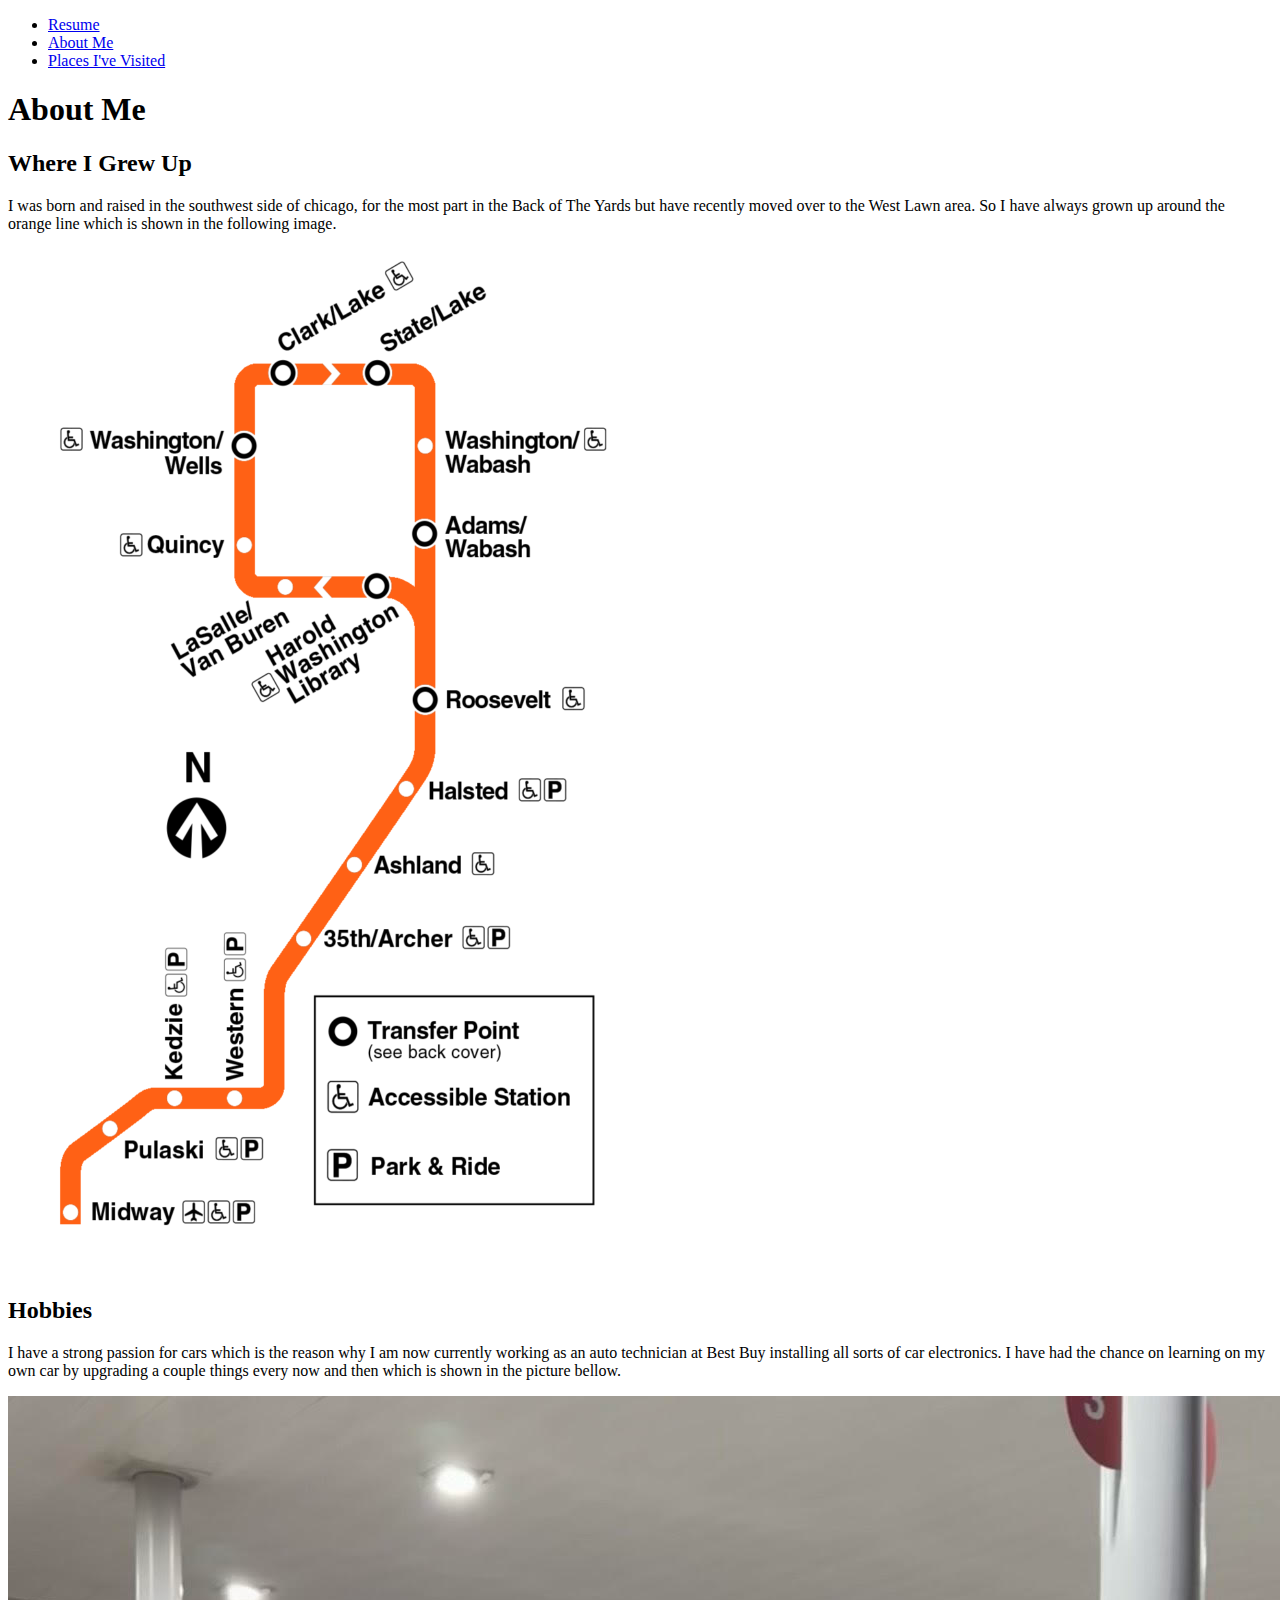
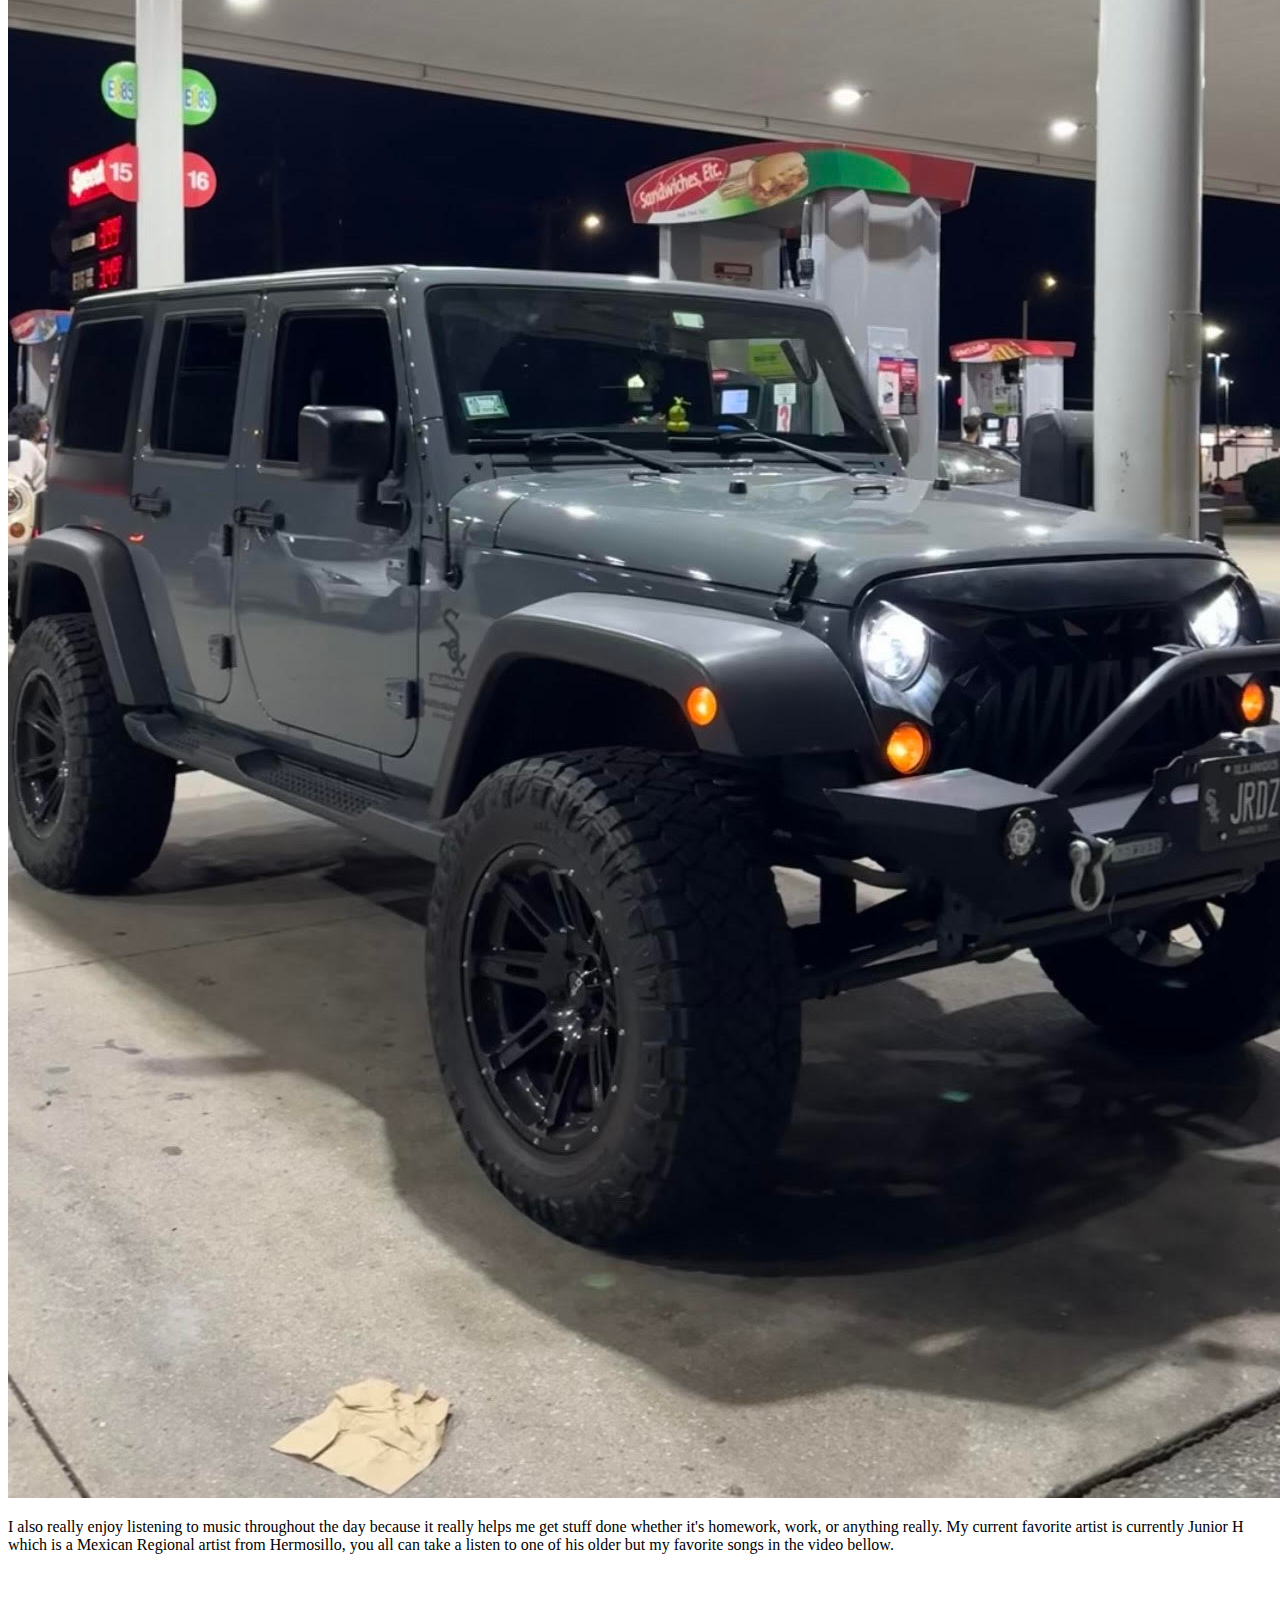
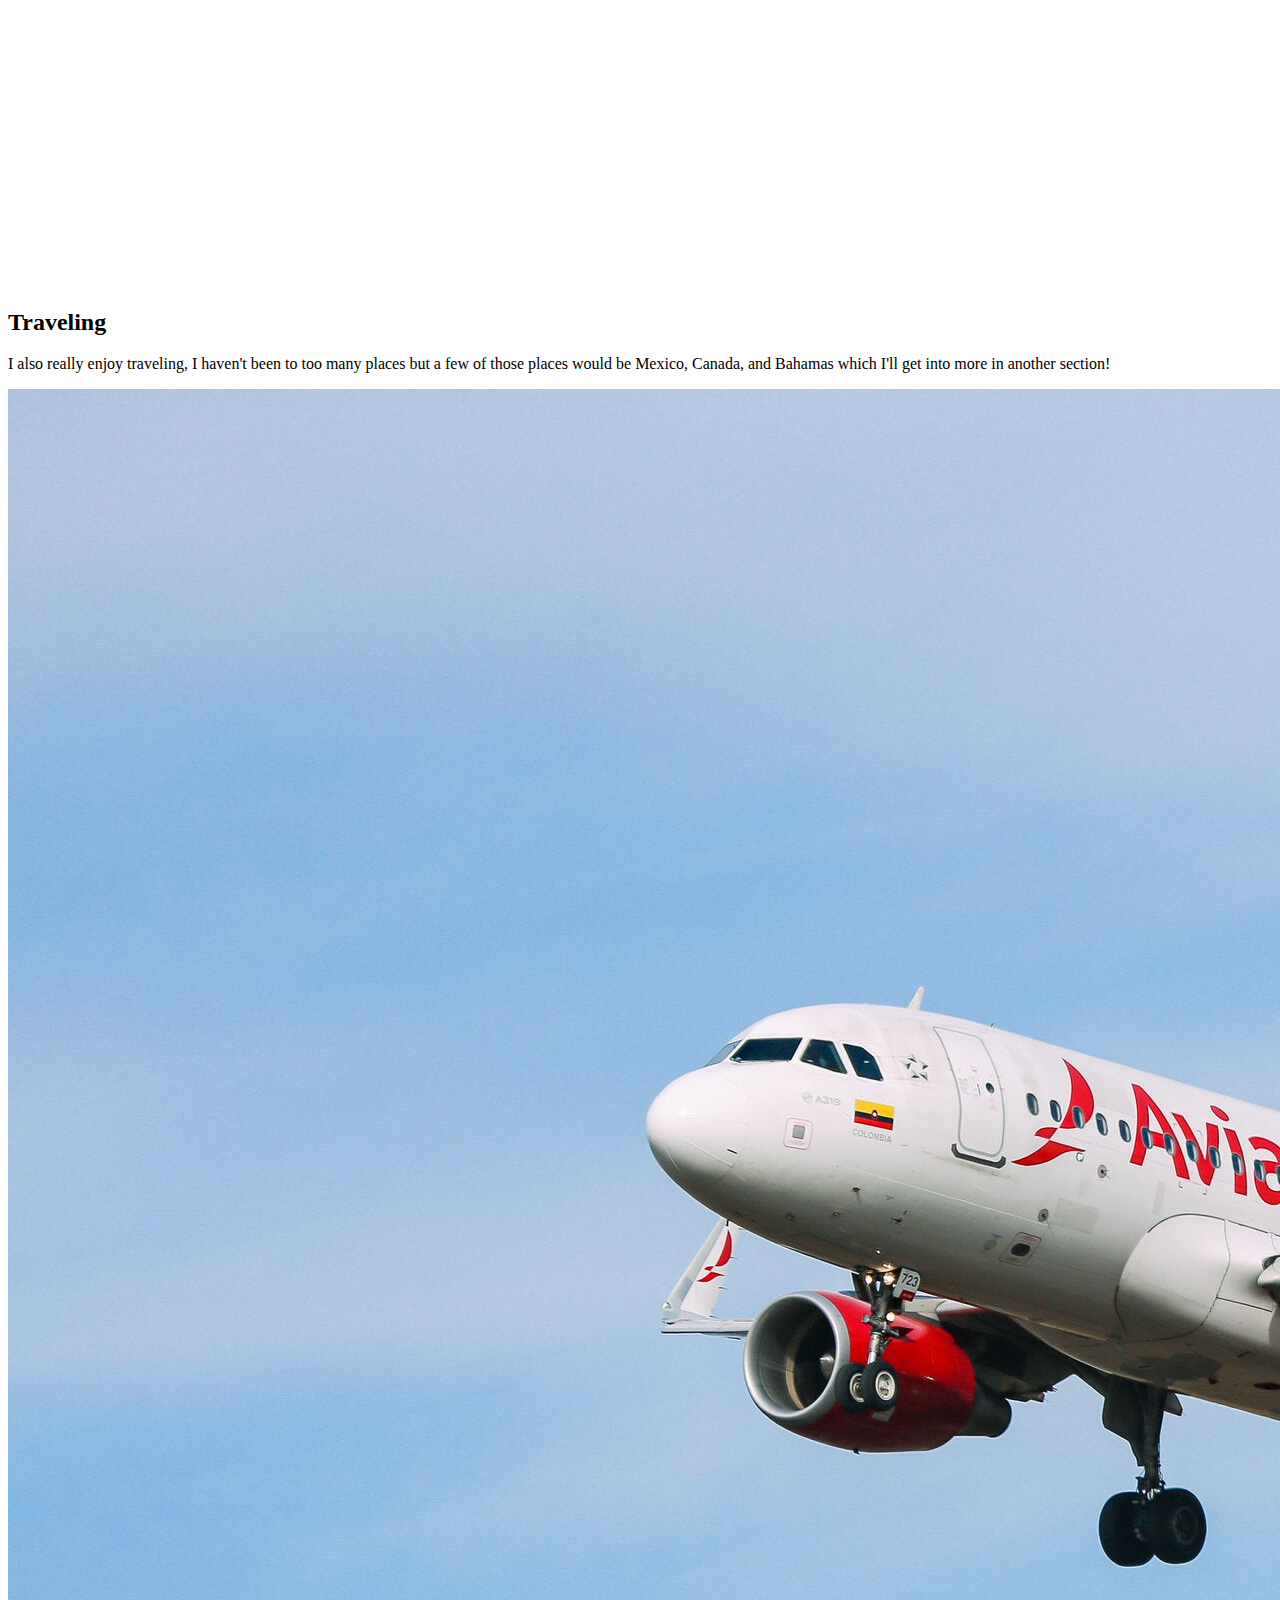
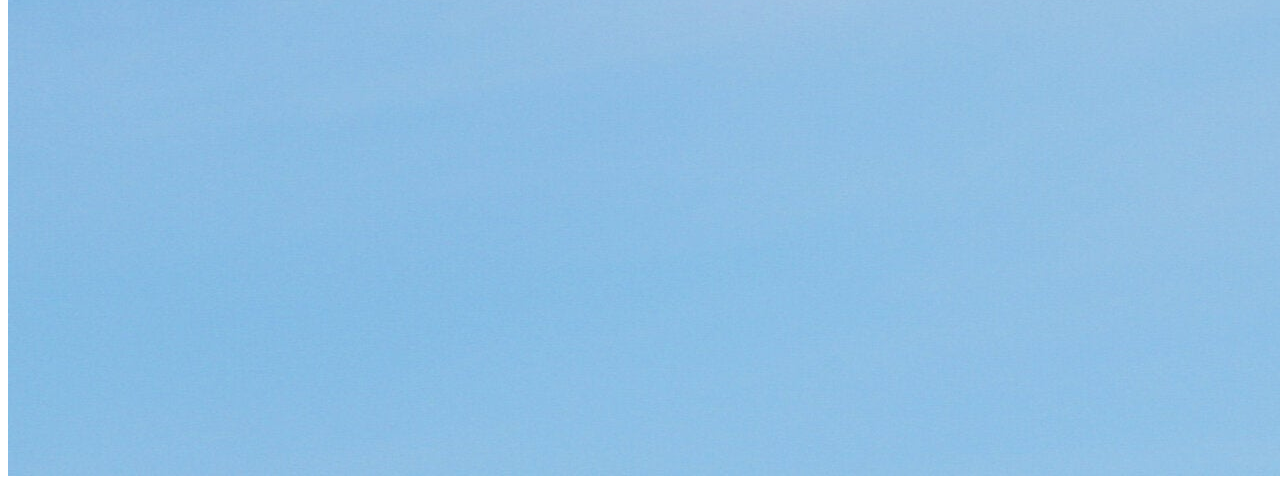
==== aboutMe.html @ 8915dde9 "changing the names" ====
<!DOCTYPE html>
<html lang="en">
<head>
  <meta charset="utf-8">
  <meta name="viewport" content="width=device-width, initial-scale=1.0">
  <title>About Me</title>
</head>
<body>
  <ul>
    <li><a href="index.html">Resume</a></li>
    <li><a href="aboutMe.html">About Me</a></li>
    <li><a href="places.html">Places I've Visited</a></li>
  </ul>

  <h1>About Me</h1>
  
  <section>
    <h2>Where I Grew Up</h2>
    <p> I was born and raised in the southwest side of chicago, for the most part in the Back of The Yards but have recently moved over to the West Lawn area. So I have always grown up around the orange line which is shown in the following image.</p>
    <img src="media/OrangeLine.png" alt="A train on the Chicago Orange Line" />
  </section>

  <section>
    <h2>Hobbies</h2>
	<p>I have a strong passion for cars which is the reason why I am now currently working as an auto technician at Best Buy installing all sorts of car electronics. I have had the chance on learning on my own car by upgrading a couple things every now and then which is shown in the picture bellow.</p>
	<img src="media/jeep.jpg" alt="My Jeep with upgrades"/>
	<p>I also really enjoy listening to music throughout the day because it really helps me get stuff done whether it's homework, work, or anything really. My current favorite artist is currently Junior H which is a Mexican Regional artist from Hermosillo, you all can take a listen to one of his older but my favorite songs in the video bellow.</p>
	<iframe width="560" height="315" src="https://www.youtube.com/watch?v=8xi_BO1T_Fc" 
          title="YouTube video player" frameborder="0" allowfullscreen></iframe>
  </section>
  
  <section>
    <h2>Traveling</h2>
	<p>I also really enjoy traveling, I haven't been to too many places but a few of those places would be Mexico, Canada, and Bahamas which I'll get into more in another section!</p>
	<img src="media/plane.jpg" alt="A plane I took for Traveling" />
  </section>
</body>
</html>
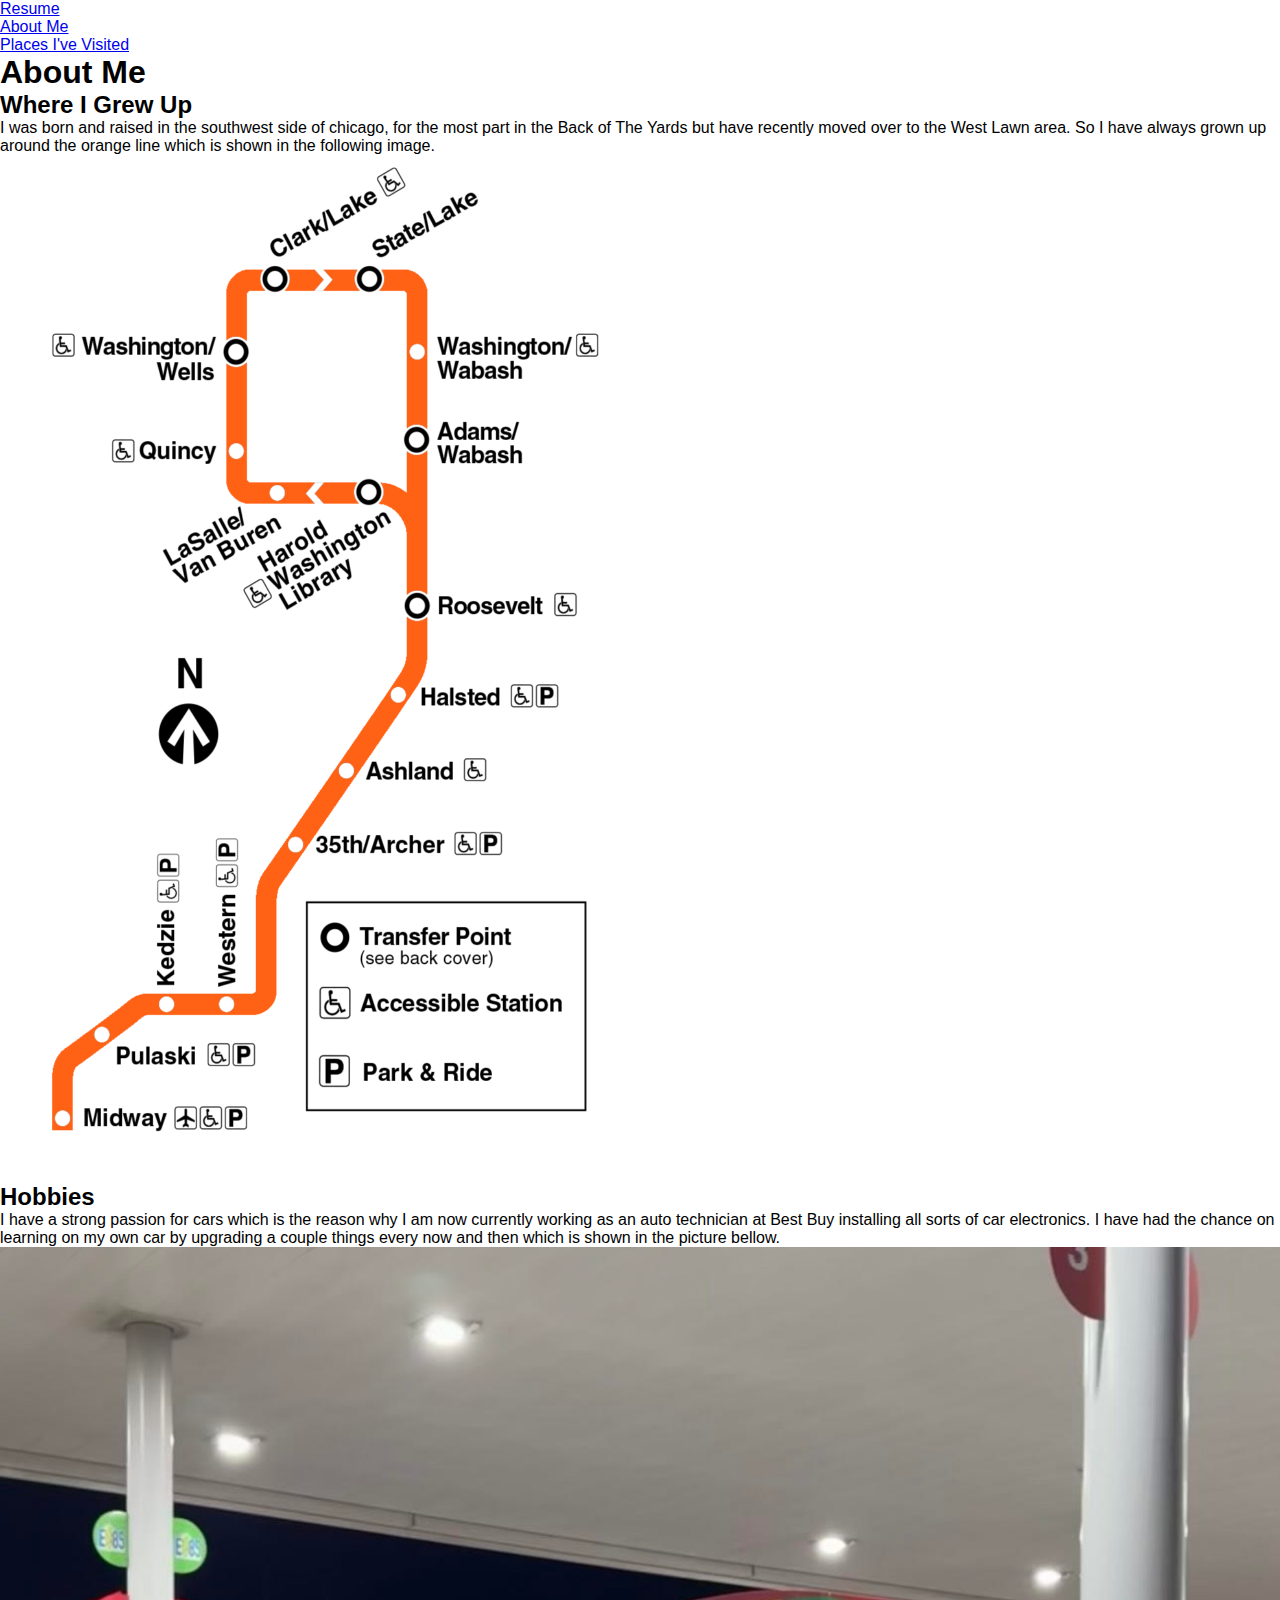
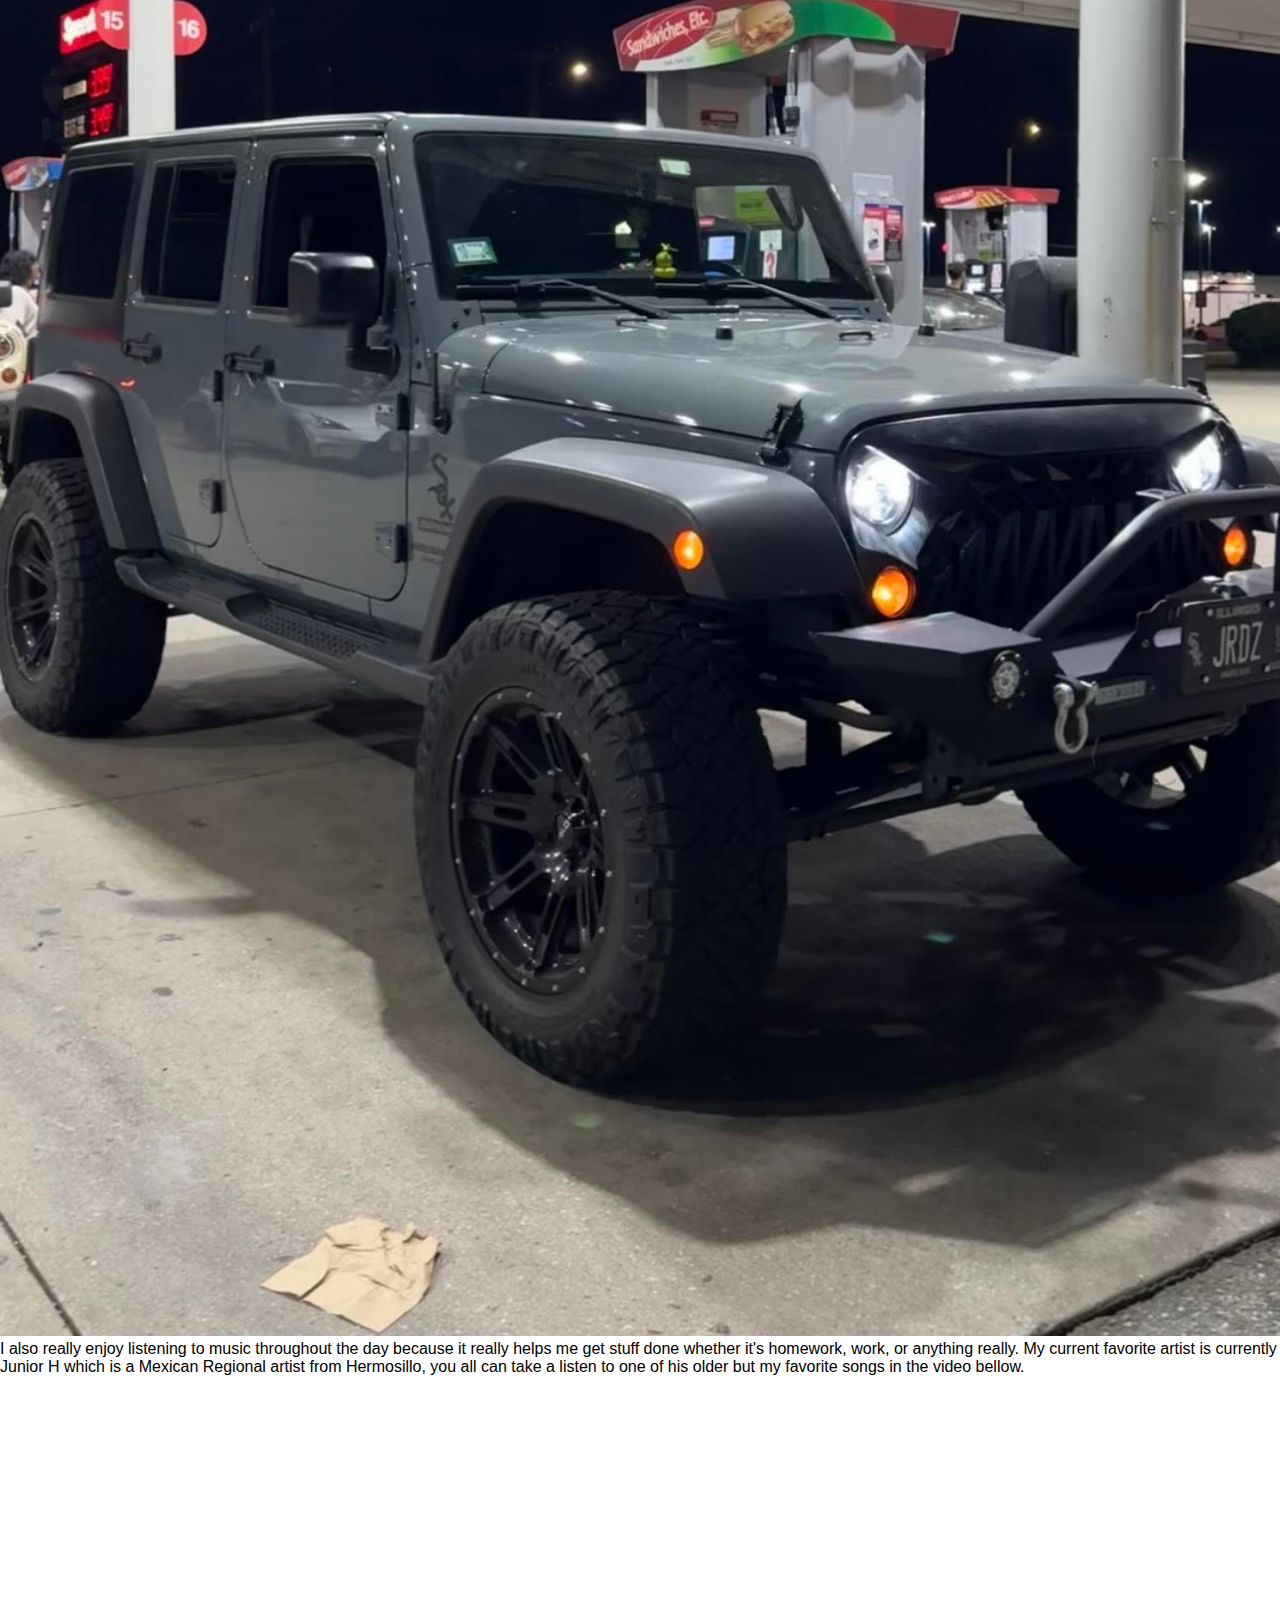
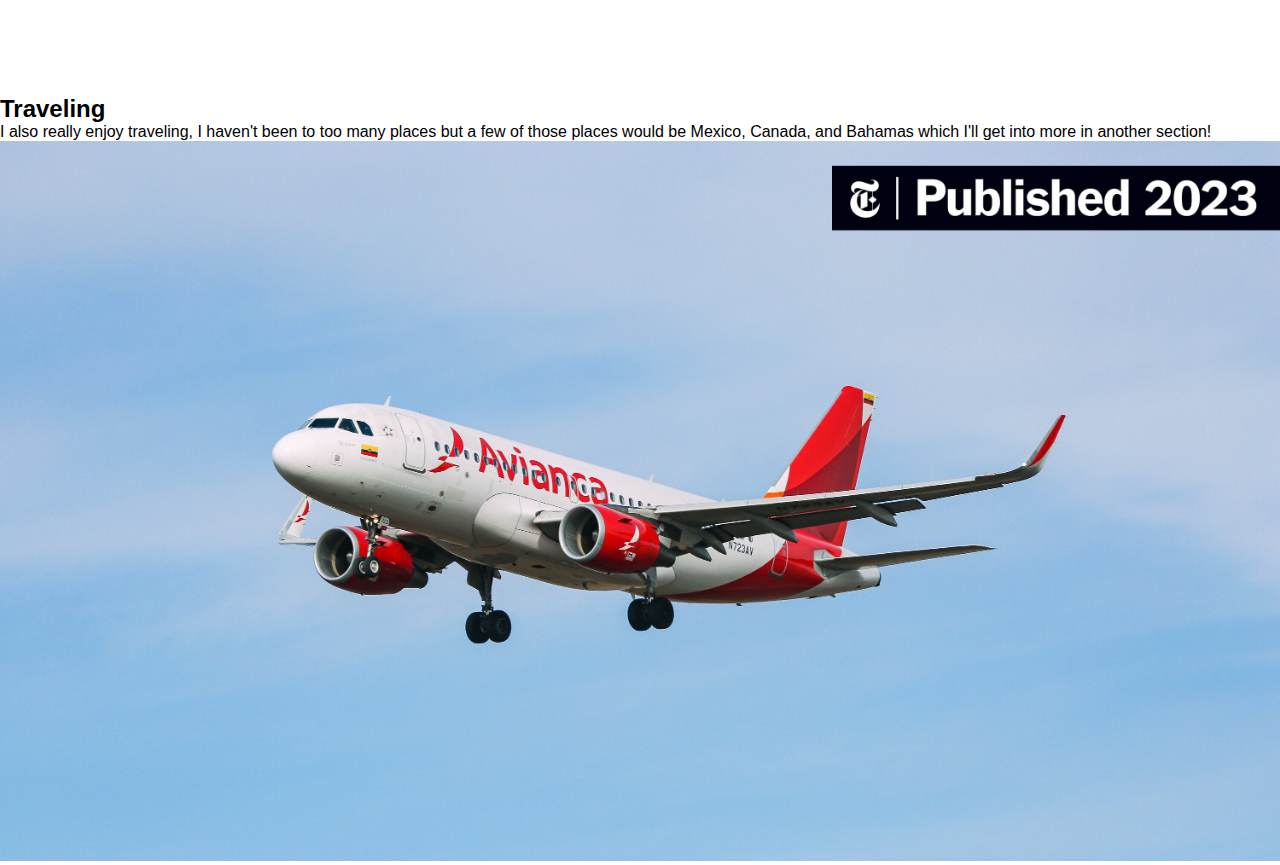
==== commit cbc6bd36: "Update aboutMe.html" ====
--- a/aboutMe.html
+++ b/aboutMe.html
@@ -4,8 +4,11 @@
   <meta charset="utf-8">
   <meta name="viewport" content="width=device-width, initial-scale=1.0">
   <title>About Me</title>
+  
+  <link rel="stylesheet" href="css/reset.css">
+  <link rel="stylesheet" href="css/styles.css">
 </head>
-<body>
+<body id="About Me">
   <ul>
     <li><a href="index.html">Resume</a></li>
     <li><a href="aboutMe.html">About Me</a></li>
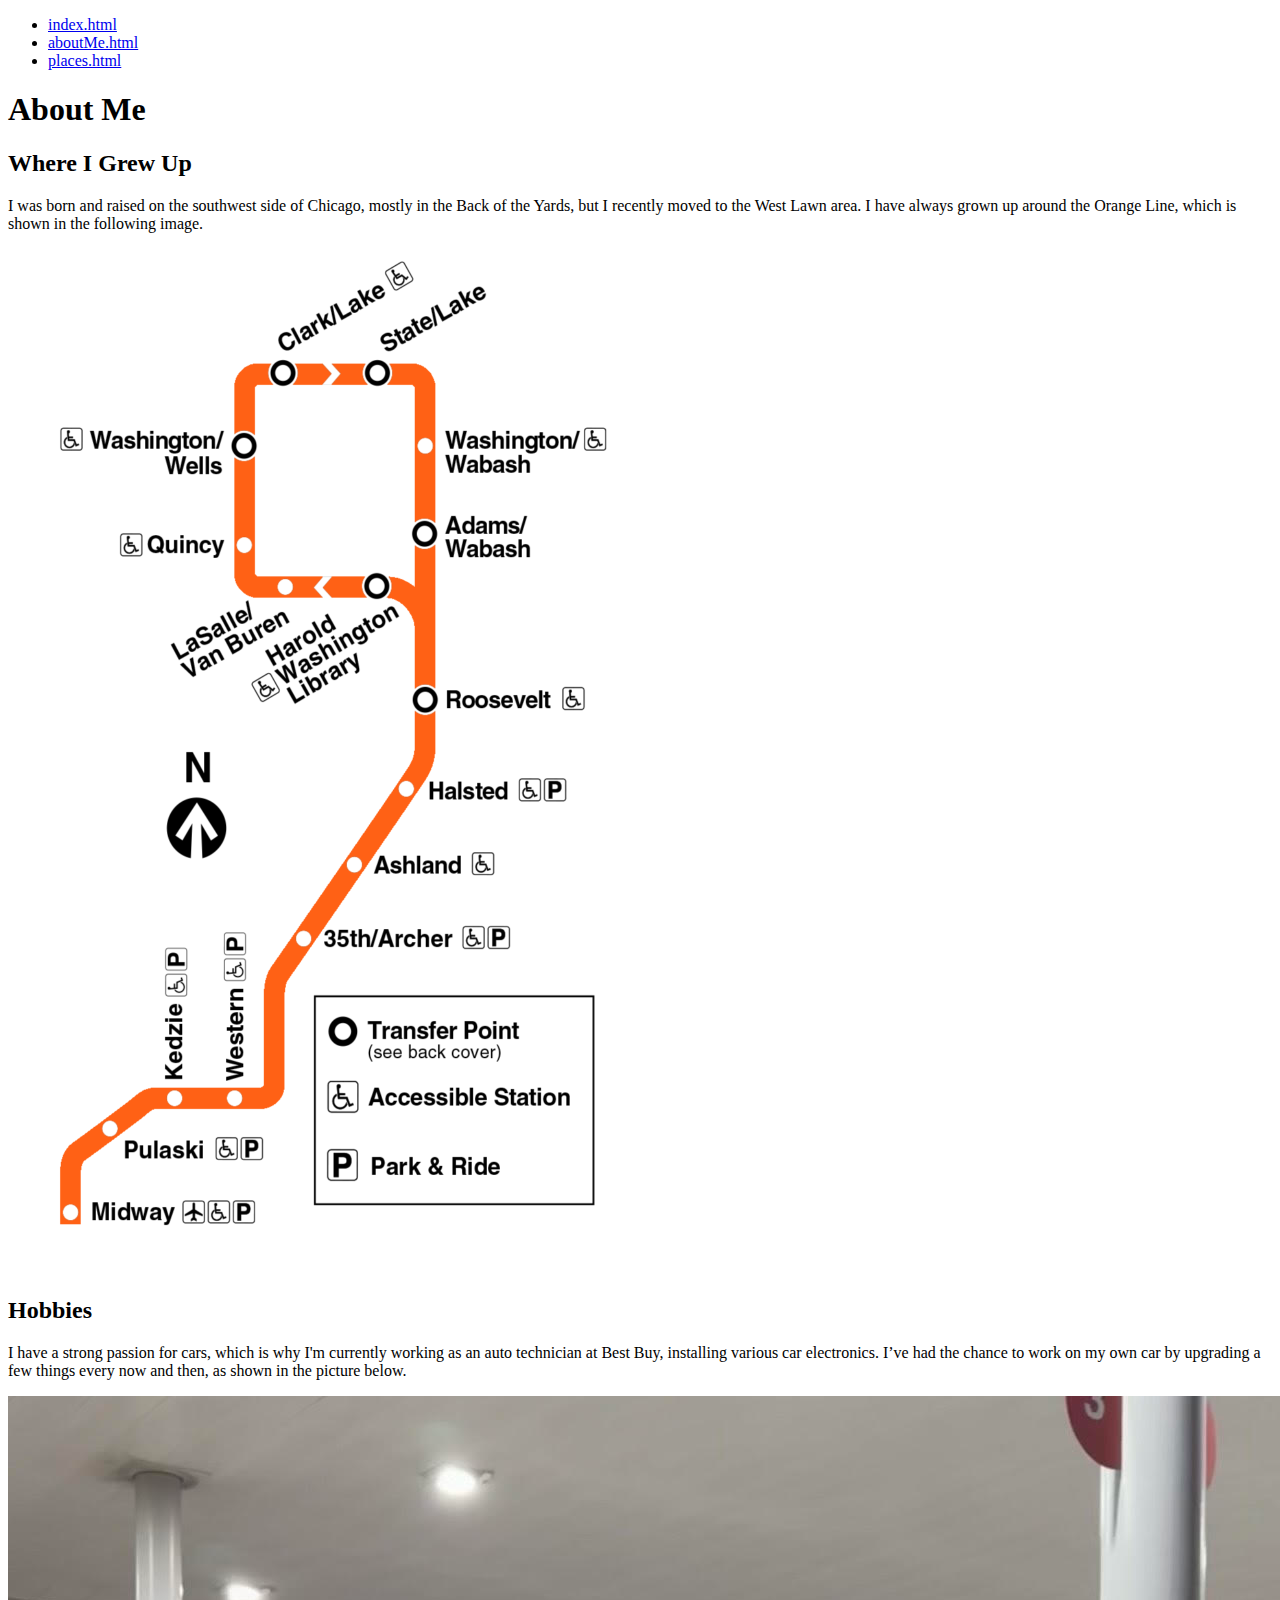
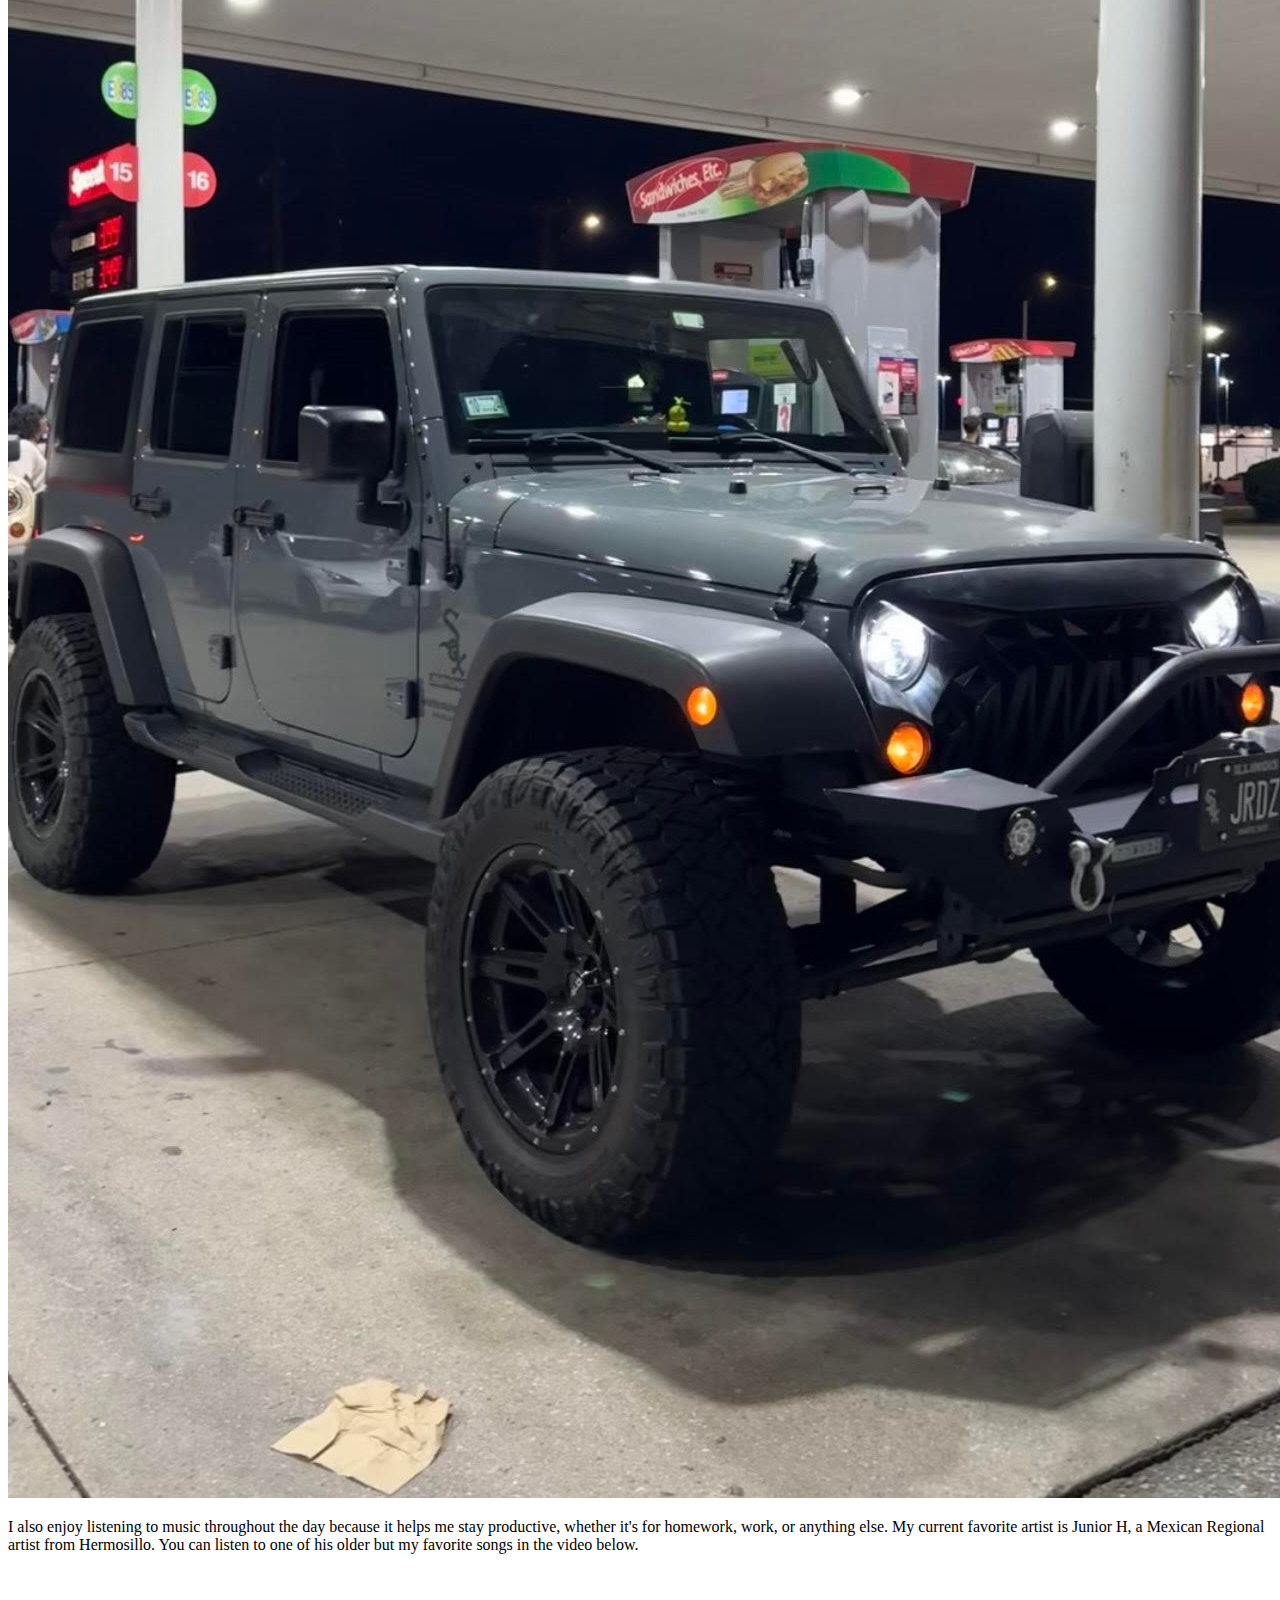
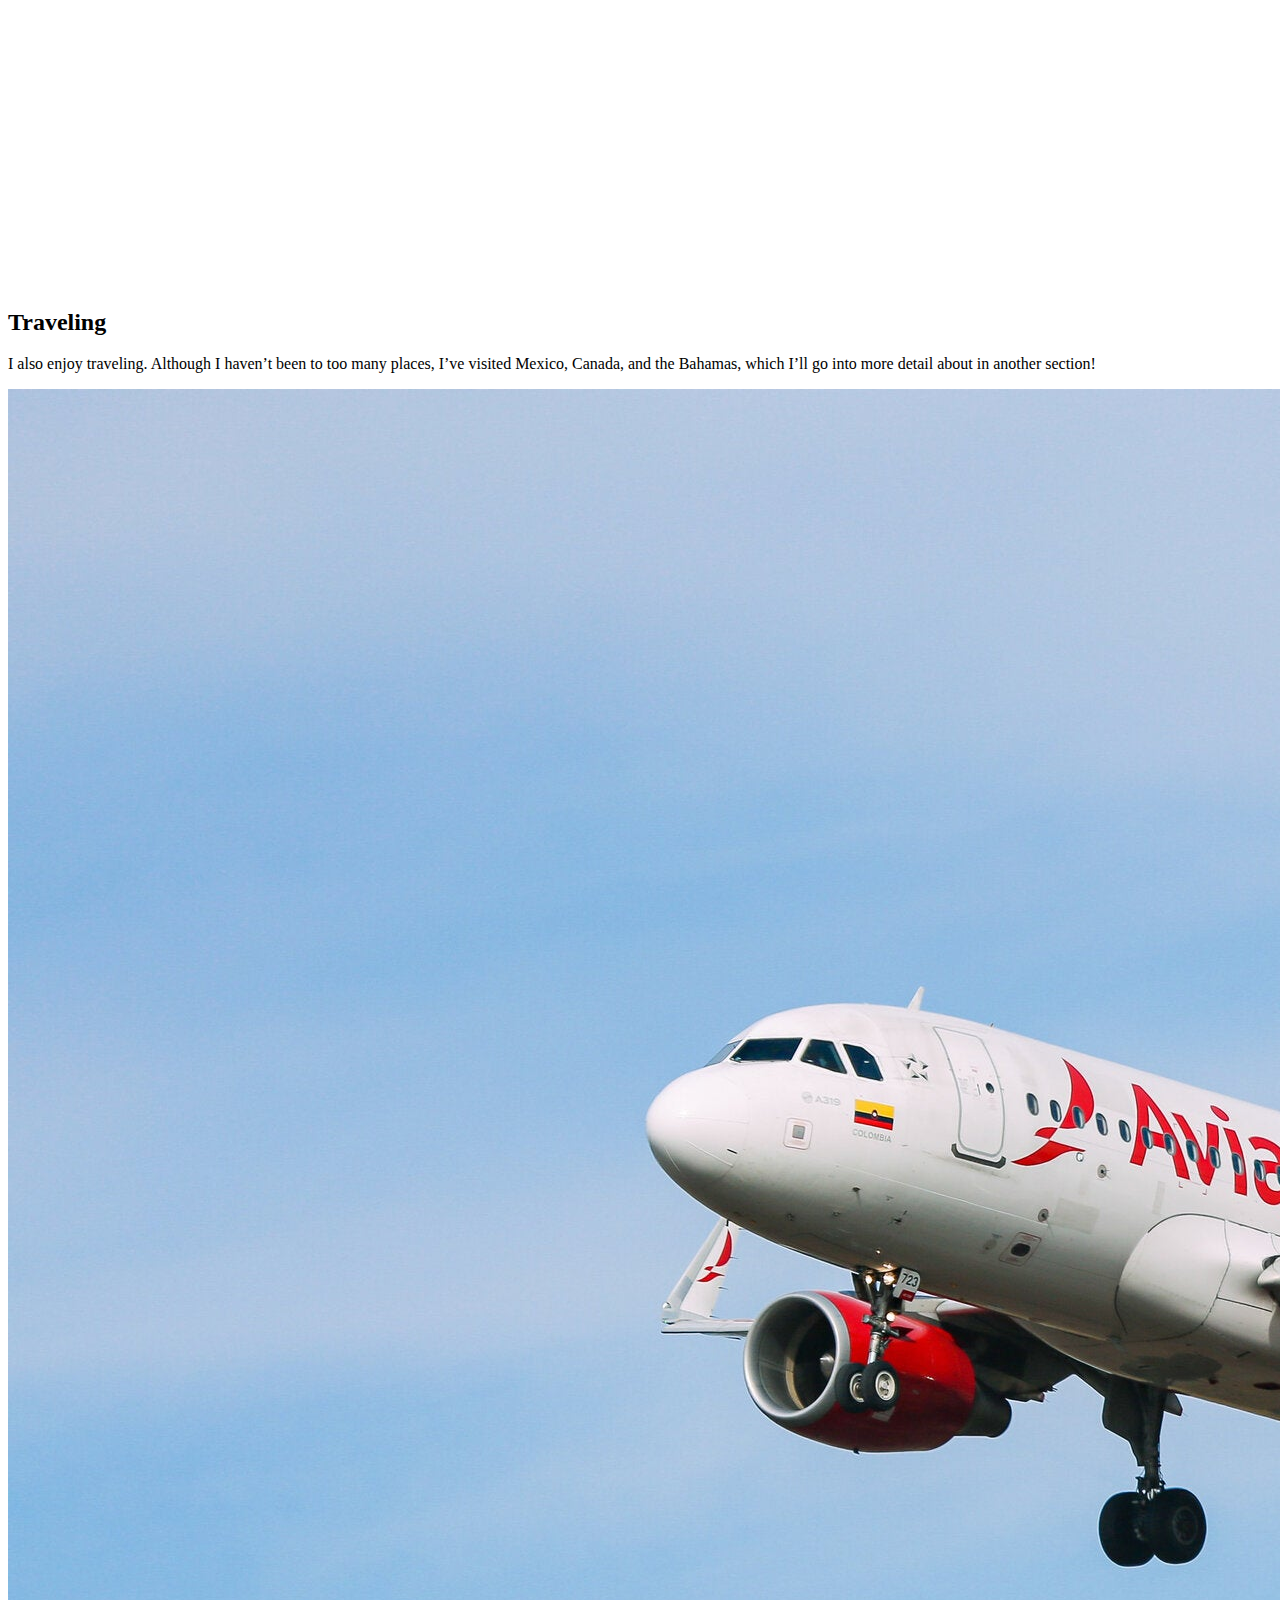
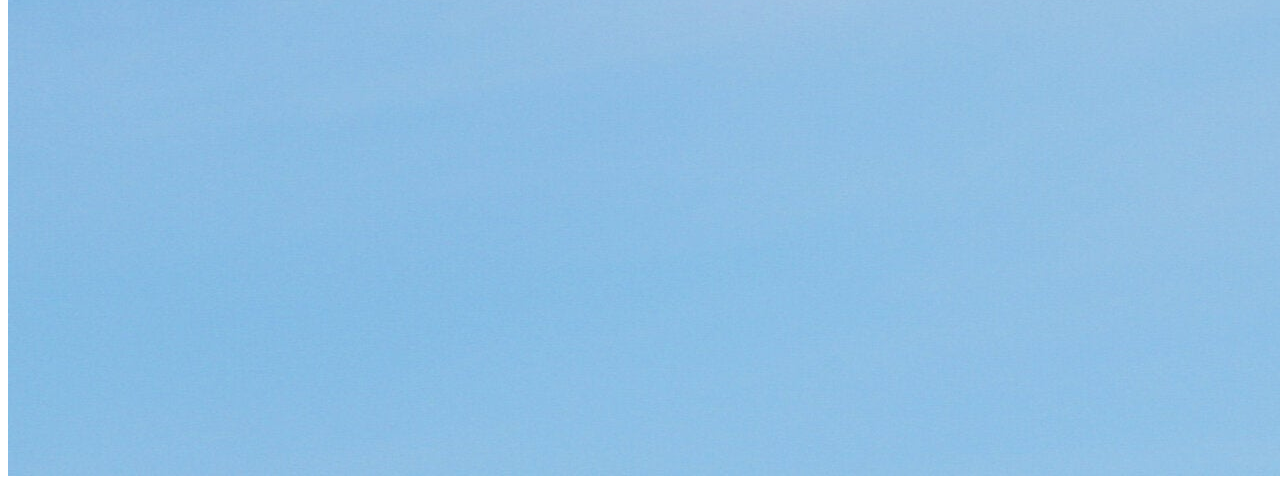
==== commit 114946db: "Update aboutMe.html" ====
--- a/aboutMe.html
+++ b/aboutMe.html
@@ -4,38 +4,39 @@
   <meta charset="utf-8">
   <meta name="viewport" content="width=device-width, initial-scale=1.0">
   <title>About Me</title>
-  
-  <link rel="stylesheet" href="css/reset.css">
-  <link rel="stylesheet" href="css/styles.css">
+  <link rel="stylesheet" href="reset.css">
+  <link rel="stylesheet" href="styles.css">
 </head>
-<body id="About Me">
-  <ul>
-    <li><a href="index.html">Resume</a></li>
-    <li><a href="aboutMe.html">About Me</a></li>
-    <li><a href="places.html">Places I've Visited</a></li>
+<body id="aboutMe">
+
+  <ul class="nav">
+    <li><a href="index.html">index.html</a></li>
+    <li><a href="aboutMe.html">aboutMe.html</a></li>
+    <li><a href="places.html">places.html</a></li>
   </ul>
 
   <h1>About Me</h1>
   
   <section>
     <h2>Where I Grew Up</h2>
-    <p> I was born and raised in the southwest side of chicago, for the most part in the Back of The Yards but have recently moved over to the West Lawn area. So I have always grown up around the orange line which is shown in the following image.</p>
+    <p>I was born and raised on the southwest side of Chicago, mostly in the Back of the Yards, but I recently moved to the West Lawn area. I have always grown up around the Orange Line, which is shown in the following image.</p>
     <img src="media/OrangeLine.png" alt="A train on the Chicago Orange Line" />
   </section>
 
   <section>
     <h2>Hobbies</h2>
-	<p>I have a strong passion for cars which is the reason why I am now currently working as an auto technician at Best Buy installing all sorts of car electronics. I have had the chance on learning on my own car by upgrading a couple things every now and then which is shown in the picture bellow.</p>
-	<img src="media/jeep.jpg" alt="My Jeep with upgrades"/>
-	<p>I also really enjoy listening to music throughout the day because it really helps me get stuff done whether it's homework, work, or anything really. My current favorite artist is currently Junior H which is a Mexican Regional artist from Hermosillo, you all can take a listen to one of his older but my favorite songs in the video bellow.</p>
-	<iframe width="560" height="315" src="https://www.youtube.com/watch?v=8xi_BO1T_Fc" 
-          title="YouTube video player" frameborder="0" allowfullscreen></iframe>
+    <p>I have a strong passion for cars, which is why I'm currently working as an auto technician at Best Buy, installing various car electronics. I’ve had the chance to work on my own car by upgrading a few things every now and then, as shown in the picture below.</p>
+    <img src="media/jeep.jpg" alt="My Jeep with upgrades"/>
+    <p>I also enjoy listening to music throughout the day because it helps me stay productive, whether it's for homework, work, or anything else. My current favorite artist is Junior H, a Mexican Regional artist from Hermosillo. You can listen to one of his older but my favorite songs in the video below.</p>
+    <iframe width="560" height="315" src="https://www.youtube.com/watch?v=8xi_BO1T_Fc" 
+            title="YouTube video player" frameborder="0" allowfullscreen></iframe>
   </section>
   
   <section>
     <h2>Traveling</h2>
-	<p>I also really enjoy traveling, I haven't been to too many places but a few of those places would be Mexico, Canada, and Bahamas which I'll get into more in another section!</p>
-	<img src="media/plane.jpg" alt="A plane I took for Traveling" />
+    <p>I also enjoy traveling. Although I haven’t been to too many places, I’ve visited Mexico, Canada, and the Bahamas, which I’ll go into more detail about in another section!</p>
+    <img src="media/plane.jpg" alt="A plane I took for traveling" />
   </section>
+
 </body>
 </html>
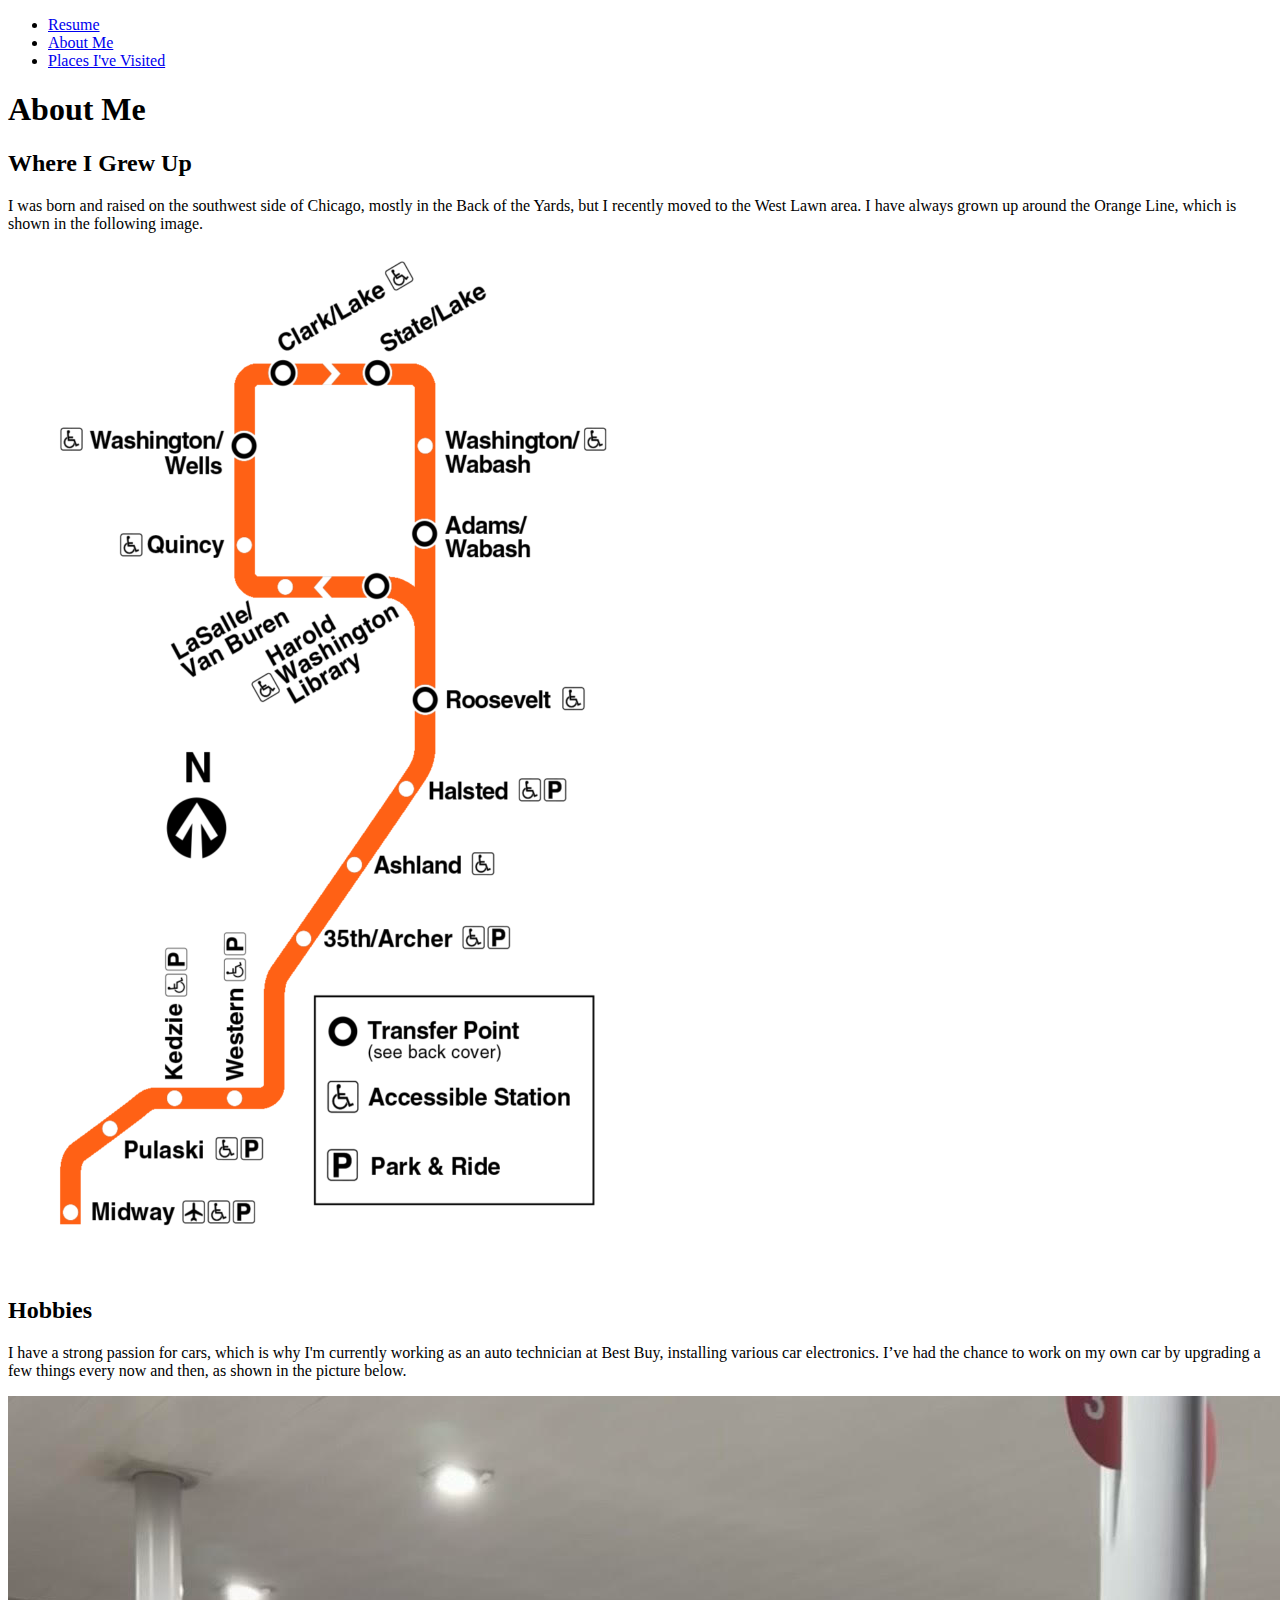
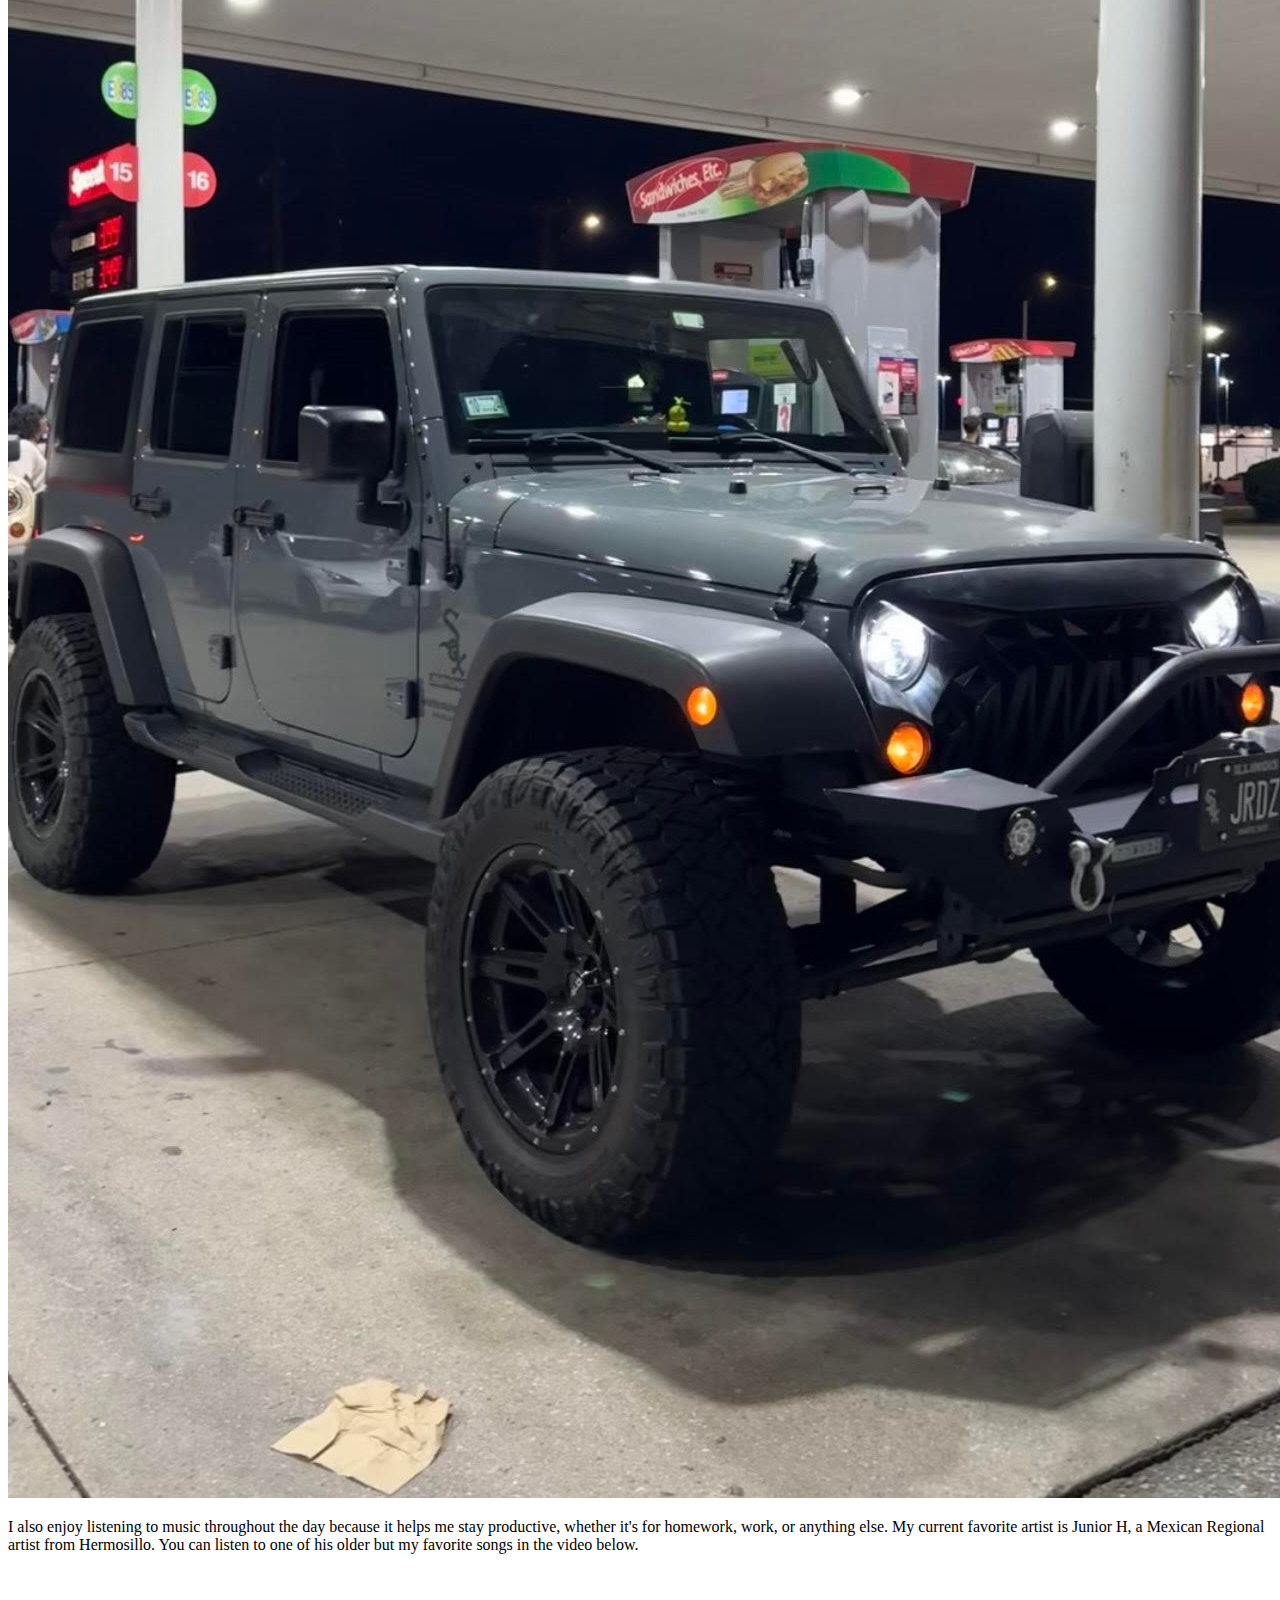
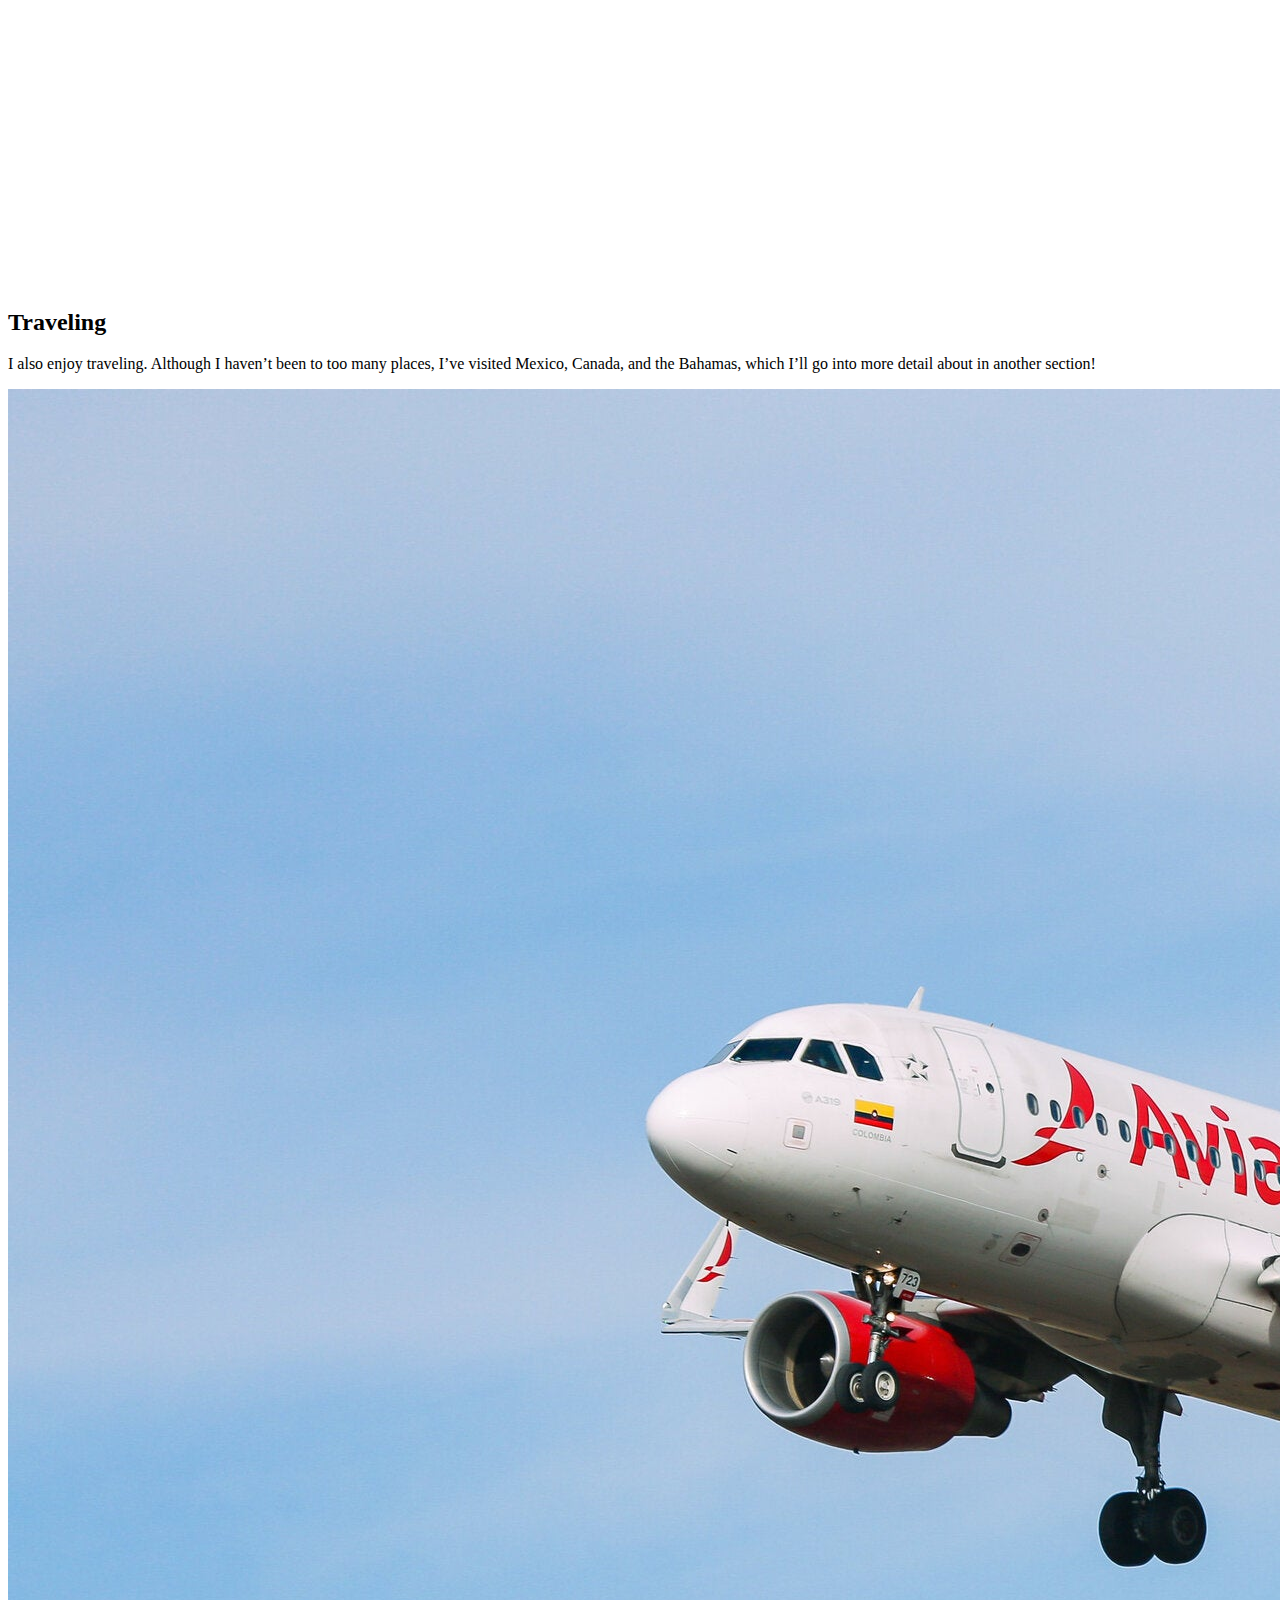
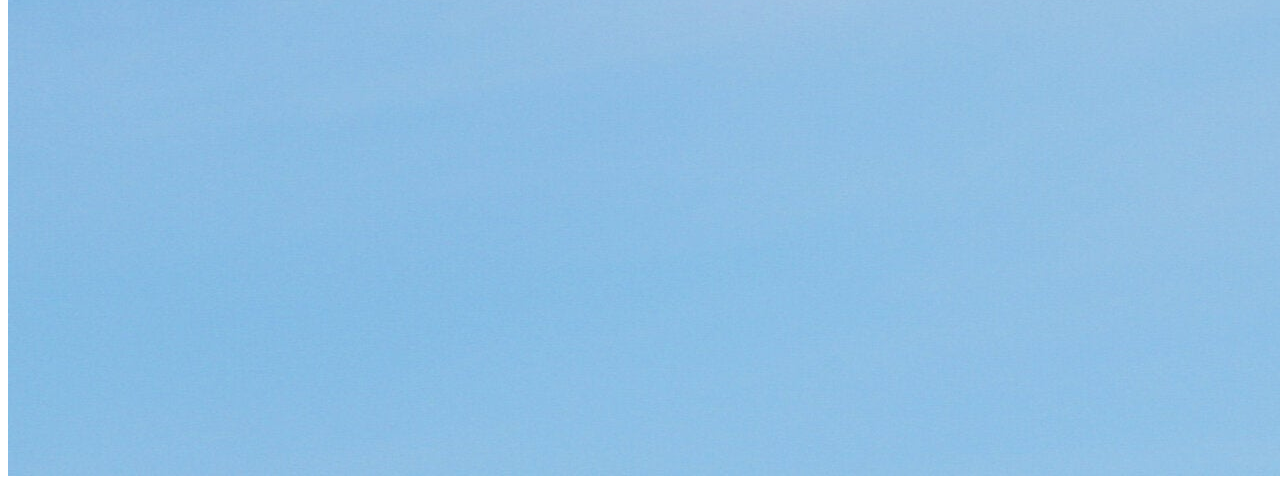
==== commit fbb99fa0: "Update aboutMe.html" ====
--- a/aboutMe.html
+++ b/aboutMe.html
@@ -10,9 +10,9 @@
 <body id="aboutMe">
 
   <ul class="nav">
-    <li><a href="index.html">index.html</a></li>
-    <li><a href="aboutMe.html">aboutMe.html</a></li>
-    <li><a href="places.html">places.html</a></li>
+    <li><a href="index.html">Resume</a></li>
+    <li><a href="aboutMe.html">About Me</a></li>
+    <li><a href="places.html">Places I've Visited</a></li>
   </ul>
 
   <h1>About Me</h1>
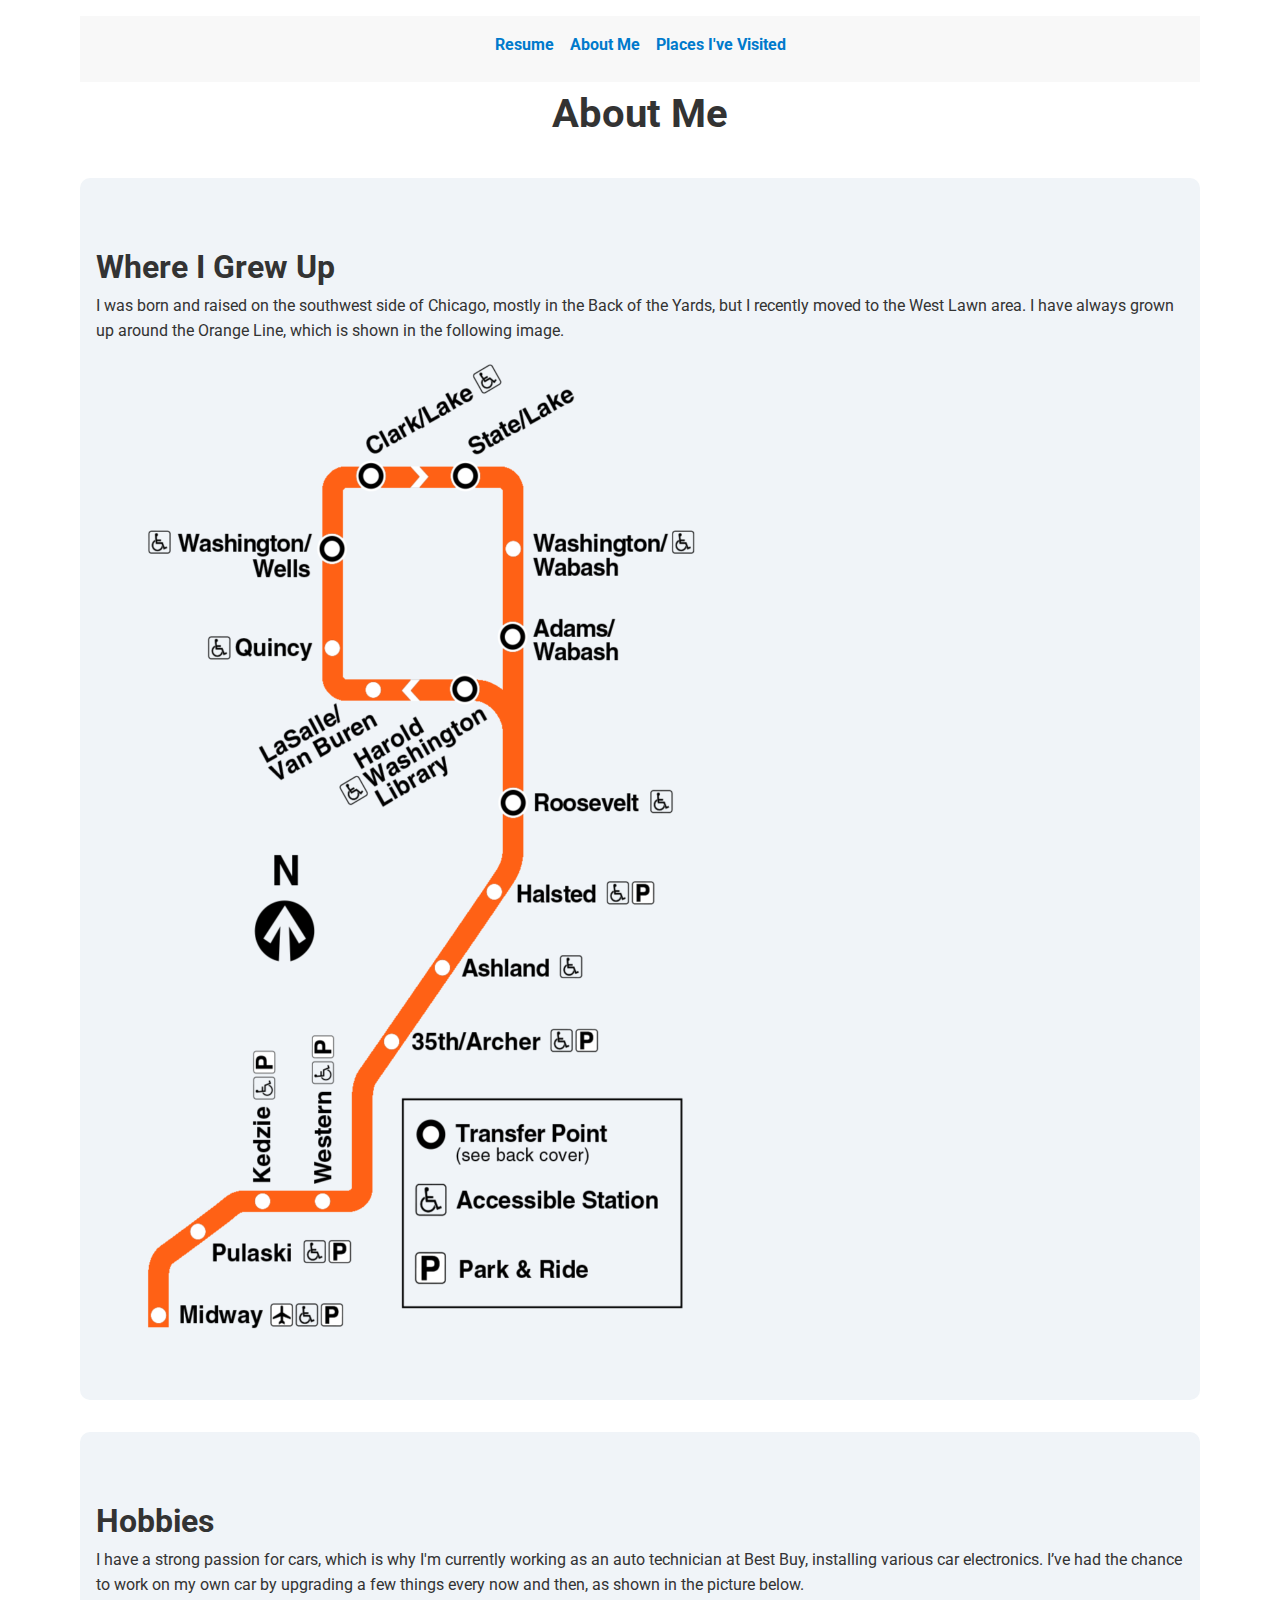
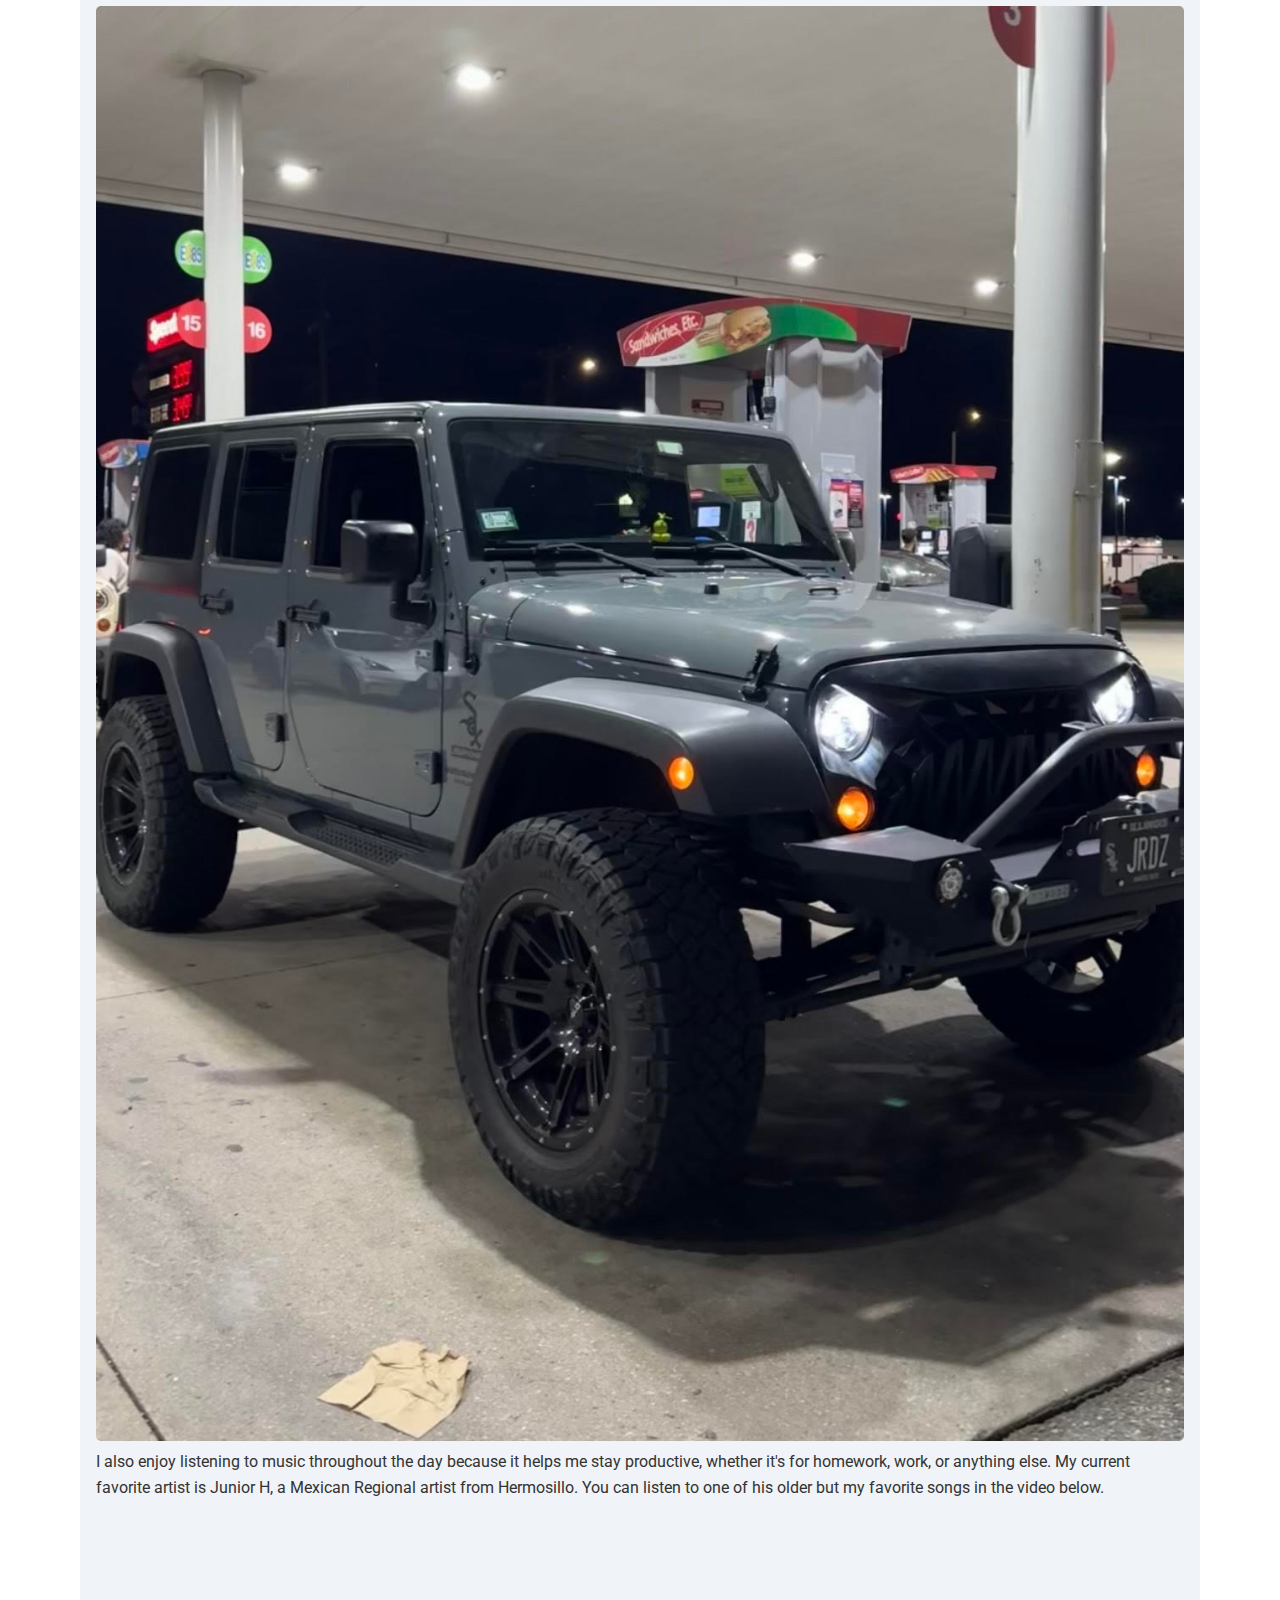
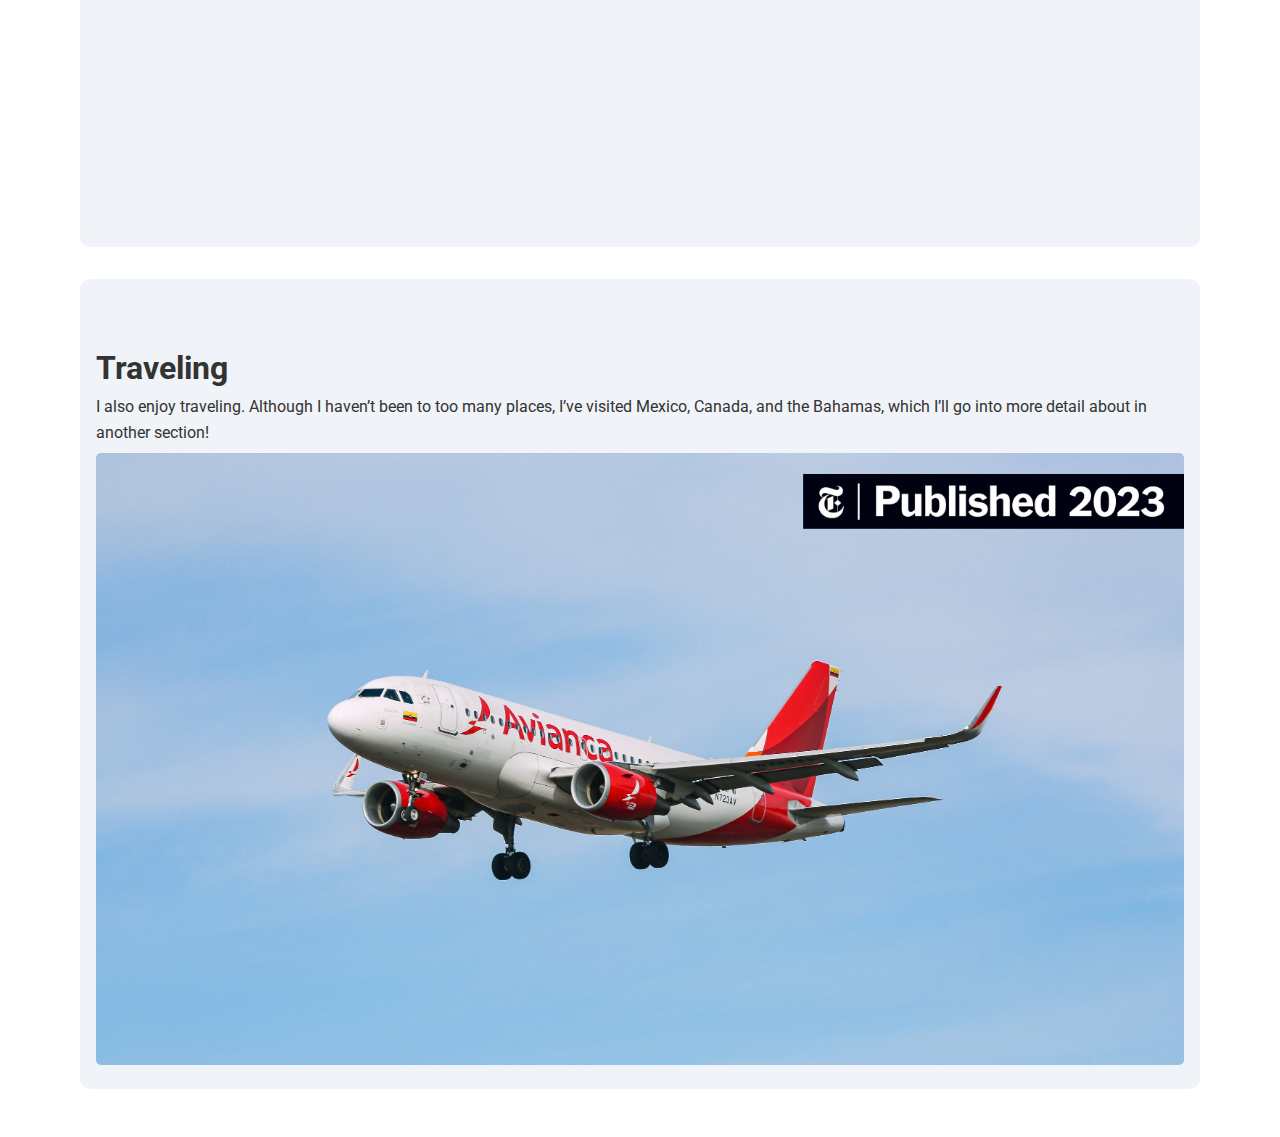
==== commit 07e78e08: "Update aboutMe.html" ====
--- a/aboutMe.html
+++ b/aboutMe.html
@@ -4,8 +4,8 @@
   <meta charset="utf-8">
   <meta name="viewport" content="width=device-width, initial-scale=1.0">
   <title>About Me</title>
-  <link rel="stylesheet" href="reset.css">
-  <link rel="stylesheet" href="styles.css">
+  <link rel="stylesheet" href="css/reset.css">
+  <link rel="stylesheet" href="css/style.css">
 </head>
 <body id="aboutMe">
 
--- a/css/style.css
+++ b/css/style.css
@@ -0,0 +1,97 @@
+@import url('https://fonts.googleapis.com/css2?family=Roboto:wght@400;700&display=swap');
+
+body {
+  font-family: 'Roboto', sans-serif;
+  line-height: 1.6;
+  color: #333;
+  padding: 1rem;
+}
+
+h1 {
+  text-align: center;
+  font-size: 2em;
+}
+
+h2 {
+  font-size: 1.5em;
+  margin-top: 1.5em;
+}
+
+ul.nav {
+  display: flex;
+  justify-content: center;
+  gap: 1em;
+  padding: 1em;
+  background-color: #f8f8f8;
+}
+
+ul.nav li a {
+  text-decoration: none;
+  color: #007acc;
+  font-weight: bold;
+}
+
+p,
+li {
+  font-size: 1em;
+  margin-bottom: 0.5em;
+}
+
+img {
+  border-radius: 5px;
+}
+
+section {
+  margin: 2em 0;
+}
+
+#resume p {
+  font-size: 1.1em;
+}
+
+#aboutMe section {
+  background-color: #f0f4f8;
+  padding: 1em;
+  border-radius: 10px;
+}
+
+#places section {
+  padding: 1em;
+  background-color: #e8f8e8;
+  border: 1px solid #d0f0d0;
+  border-radius: 8px;
+}
+
+#aboutMe,
+#places {
+  max-width: 90vw;
+  margin: 0 auto;
+}
+
+#resume {
+  width: 800px;
+  margin: 0 auto;
+}
+
+h1 {
+  font-size: 2.5rem;
+}
+
+h2 {
+  font-size: 2rem;
+}
+
+p {
+  font-size: 1rem;
+}
+
+@media (max-width: 768px) {
+  ul.nav {
+    flex-direction: column;
+    align-items: center;
+  }
+
+  #resume {
+    width: 90vw;
+  }
+}
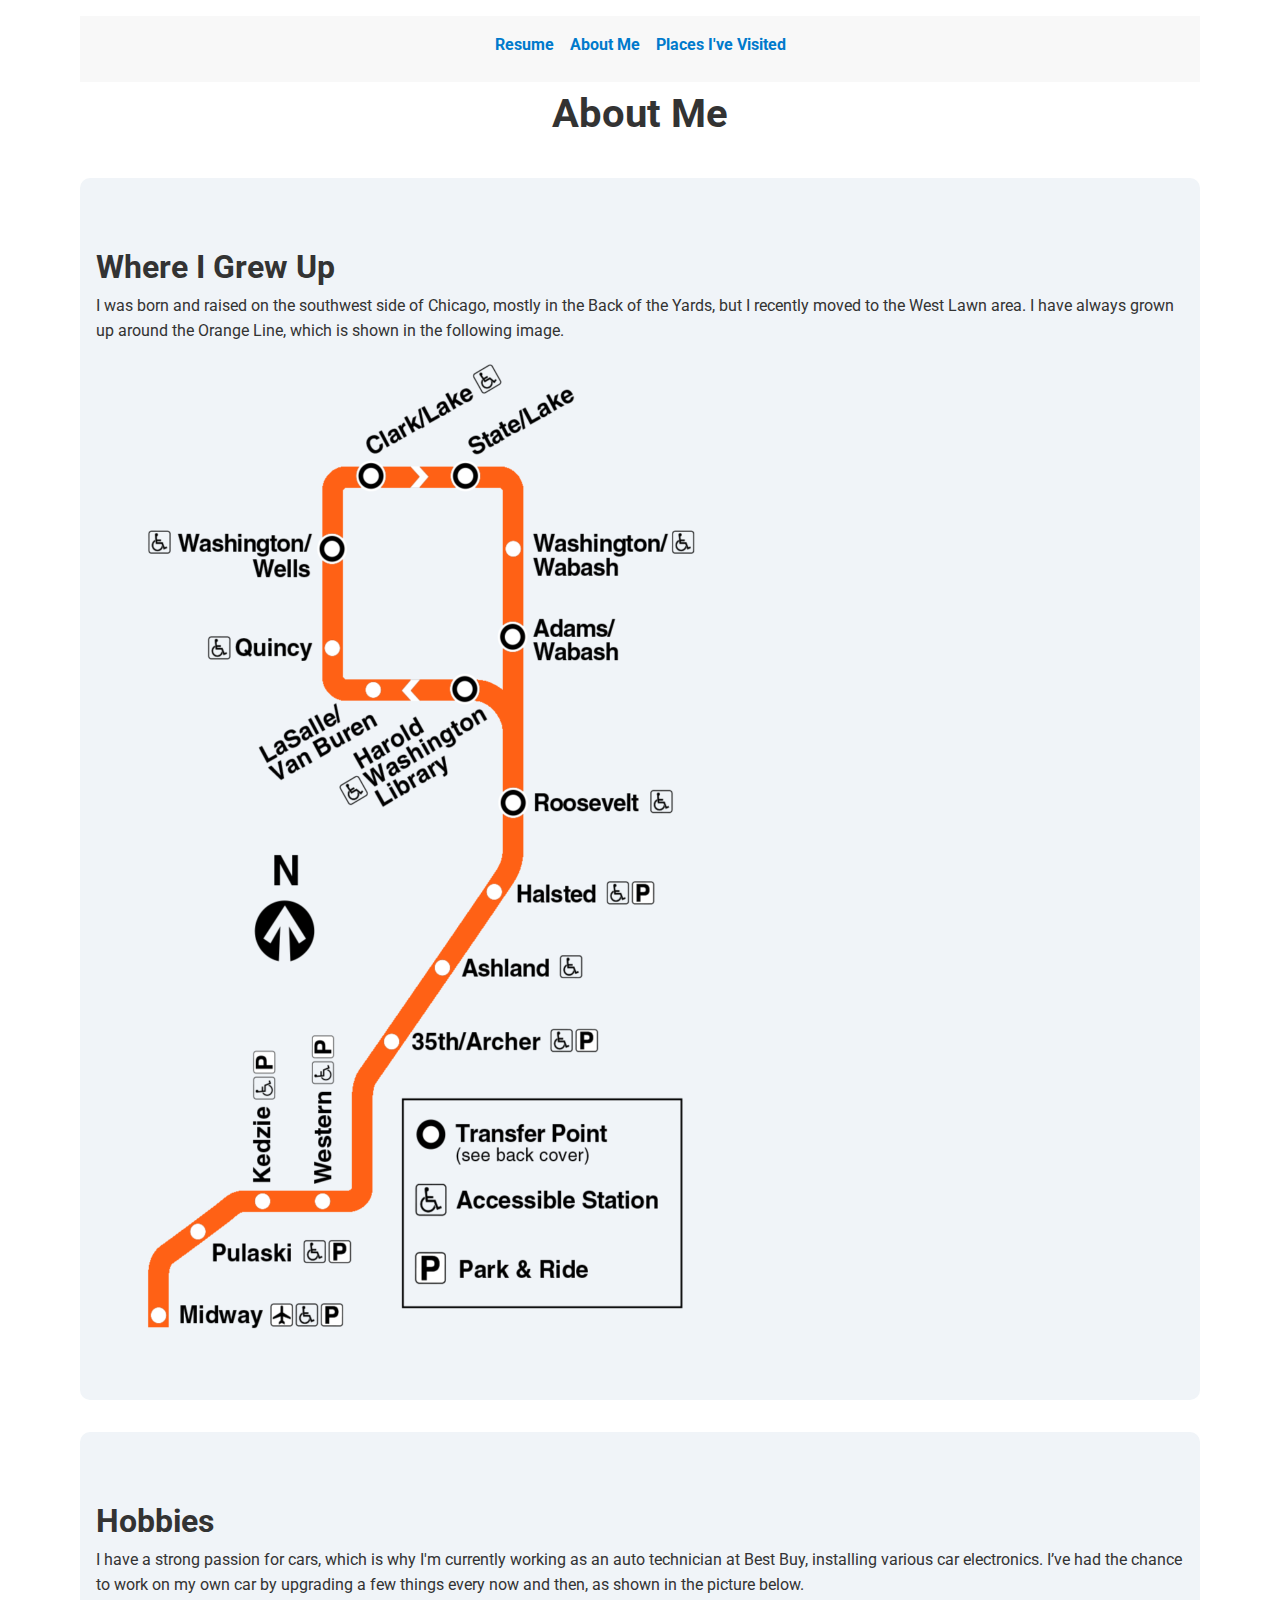
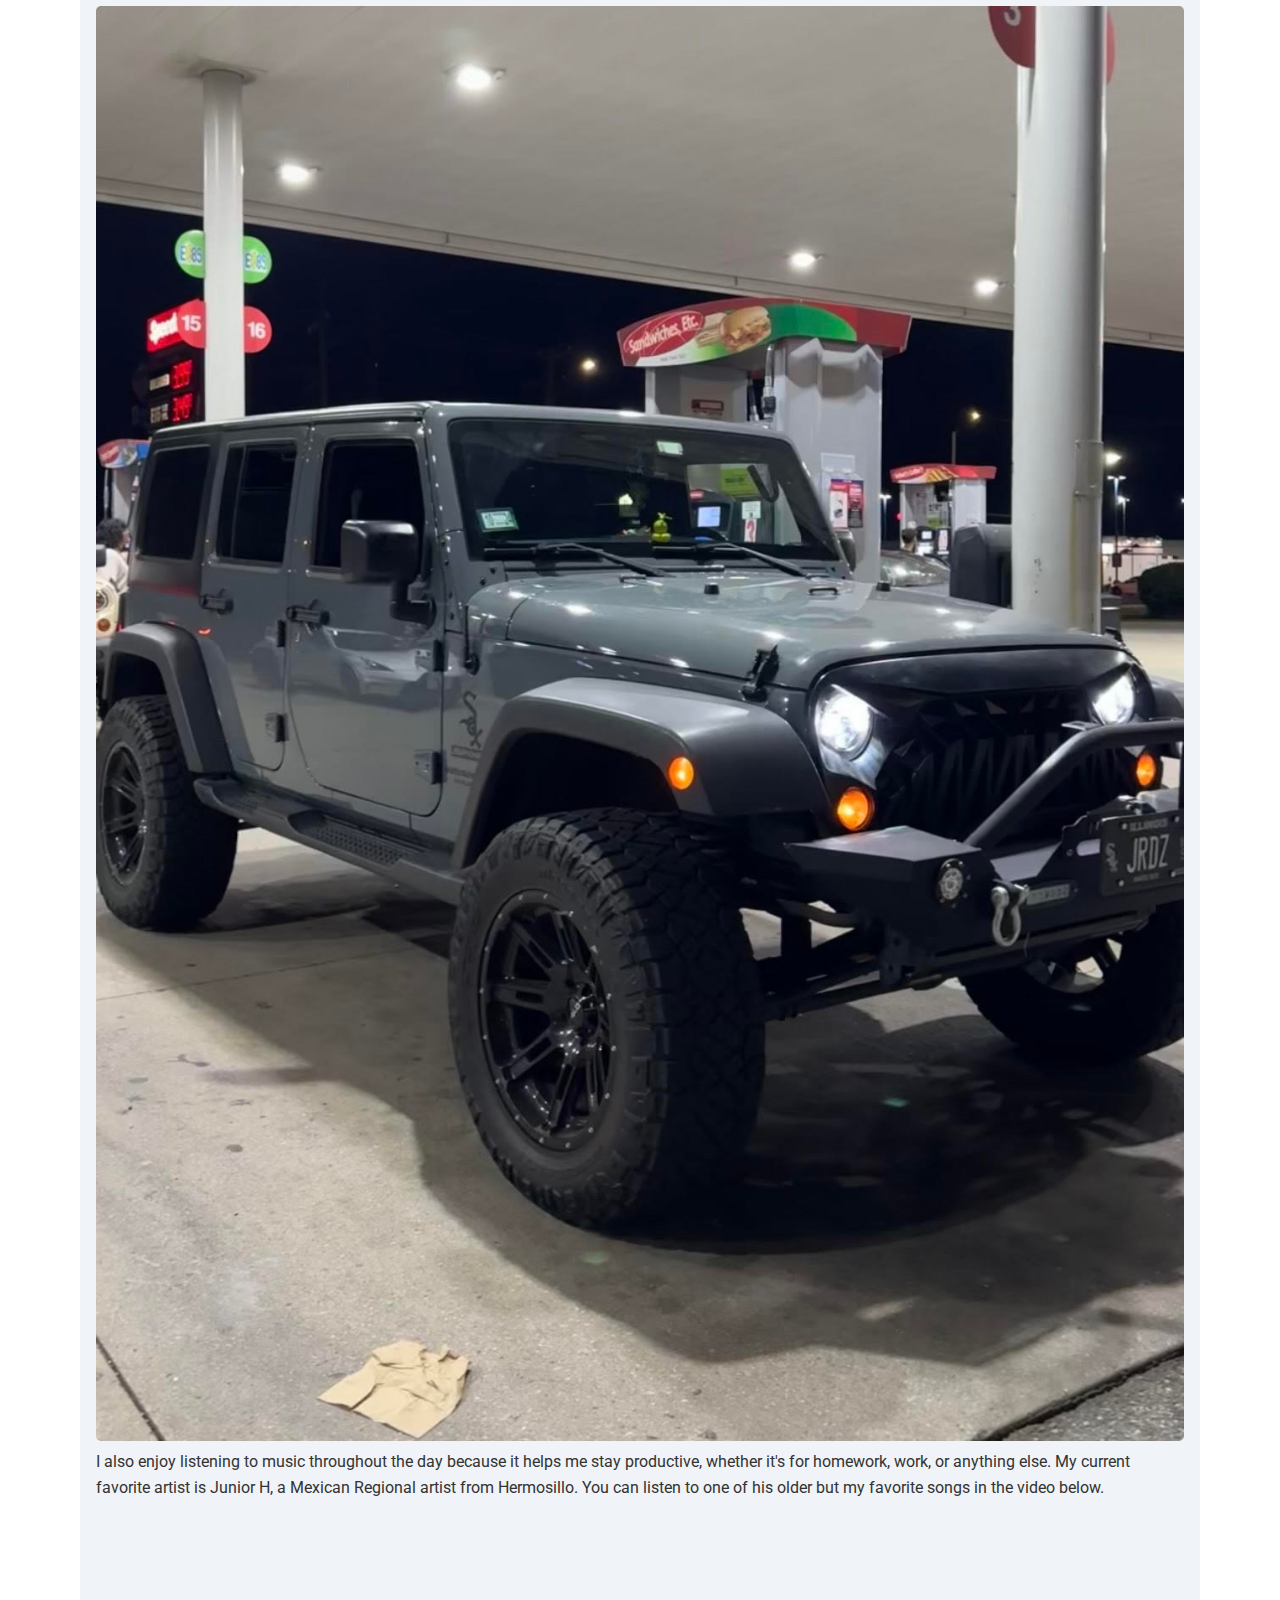
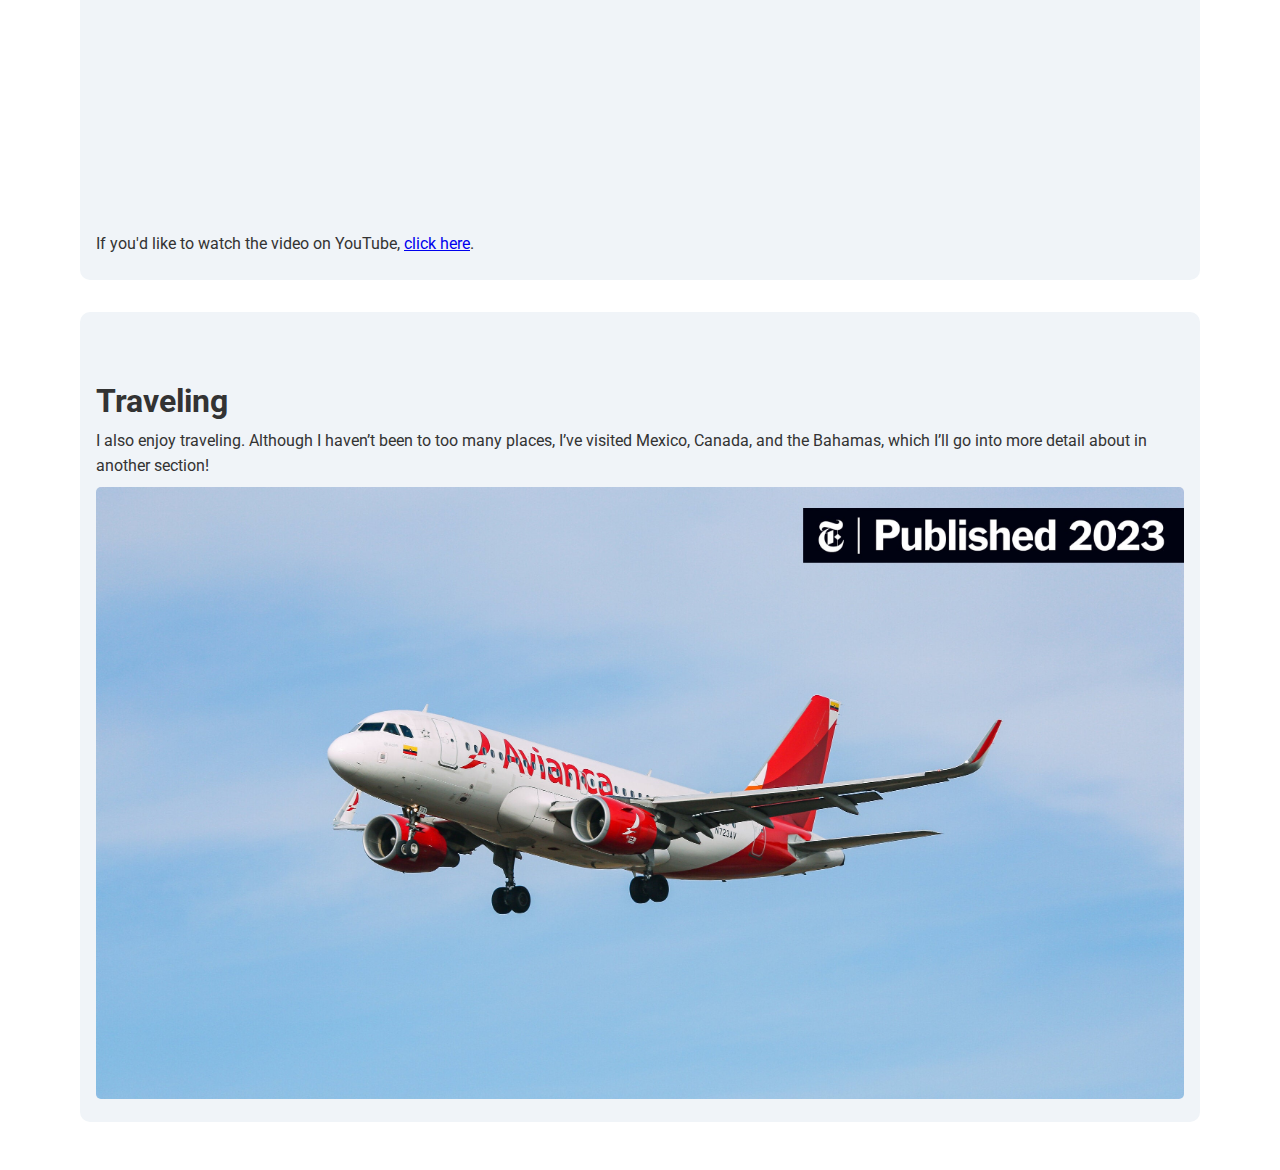
==== commit e254a828: "Update aboutMe.html" ====
--- a/aboutMe.html
+++ b/aboutMe.html
@@ -24,13 +24,15 @@
   </section>
 
   <section>
-    <h2>Hobbies</h2>
-    <p>I have a strong passion for cars, which is why I'm currently working as an auto technician at Best Buy, installing various car electronics. I’ve had the chance to work on my own car by upgrading a few things every now and then, as shown in the picture below.</p>
-    <img src="media/jeep.jpg" alt="My Jeep with upgrades"/>
-    <p>I also enjoy listening to music throughout the day because it helps me stay productive, whether it's for homework, work, or anything else. My current favorite artist is Junior H, a Mexican Regional artist from Hermosillo. You can listen to one of his older but my favorite songs in the video below.</p>
-    <iframe width="560" height="315" src="https://www.youtube.com/watch?v=8xi_BO1T_Fc" 
-            title="YouTube video player" frameborder="0" allowfullscreen></iframe>
+      <h2>Hobbies</h2>
+      <p>I have a strong passion for cars, which is why I'm currently working as an auto technician at Best Buy, installing various car electronics. I’ve had the chance to work on my own car by upgrading a few things every now and then, as shown in the picture below.</p>
+      <img src="media/jeep.jpg" alt="My Jeep with upgrades"/>
+      <p>I also enjoy listening to music throughout the day because it helps me stay productive, whether it's for homework, work, or anything else. My current favorite artist is Junior H, a Mexican Regional artist from Hermosillo. You can listen to one of his older but my favorite songs in the video below.</p>
+      <iframe width="560" height="315" src="https://www.youtube.com/embed/8xi_BO1T_Fc" 
+              title="YouTube video player" frameborder="0" allowfullscreen></iframe>
+      <p>If you'd like to watch the video on YouTube, <a href="https://www.youtube.com/watch?v=8xi_BO1T_Fc" target="_blank">click here</a>.</p>
   </section>
+
   
   <section>
     <h2>Traveling</h2>
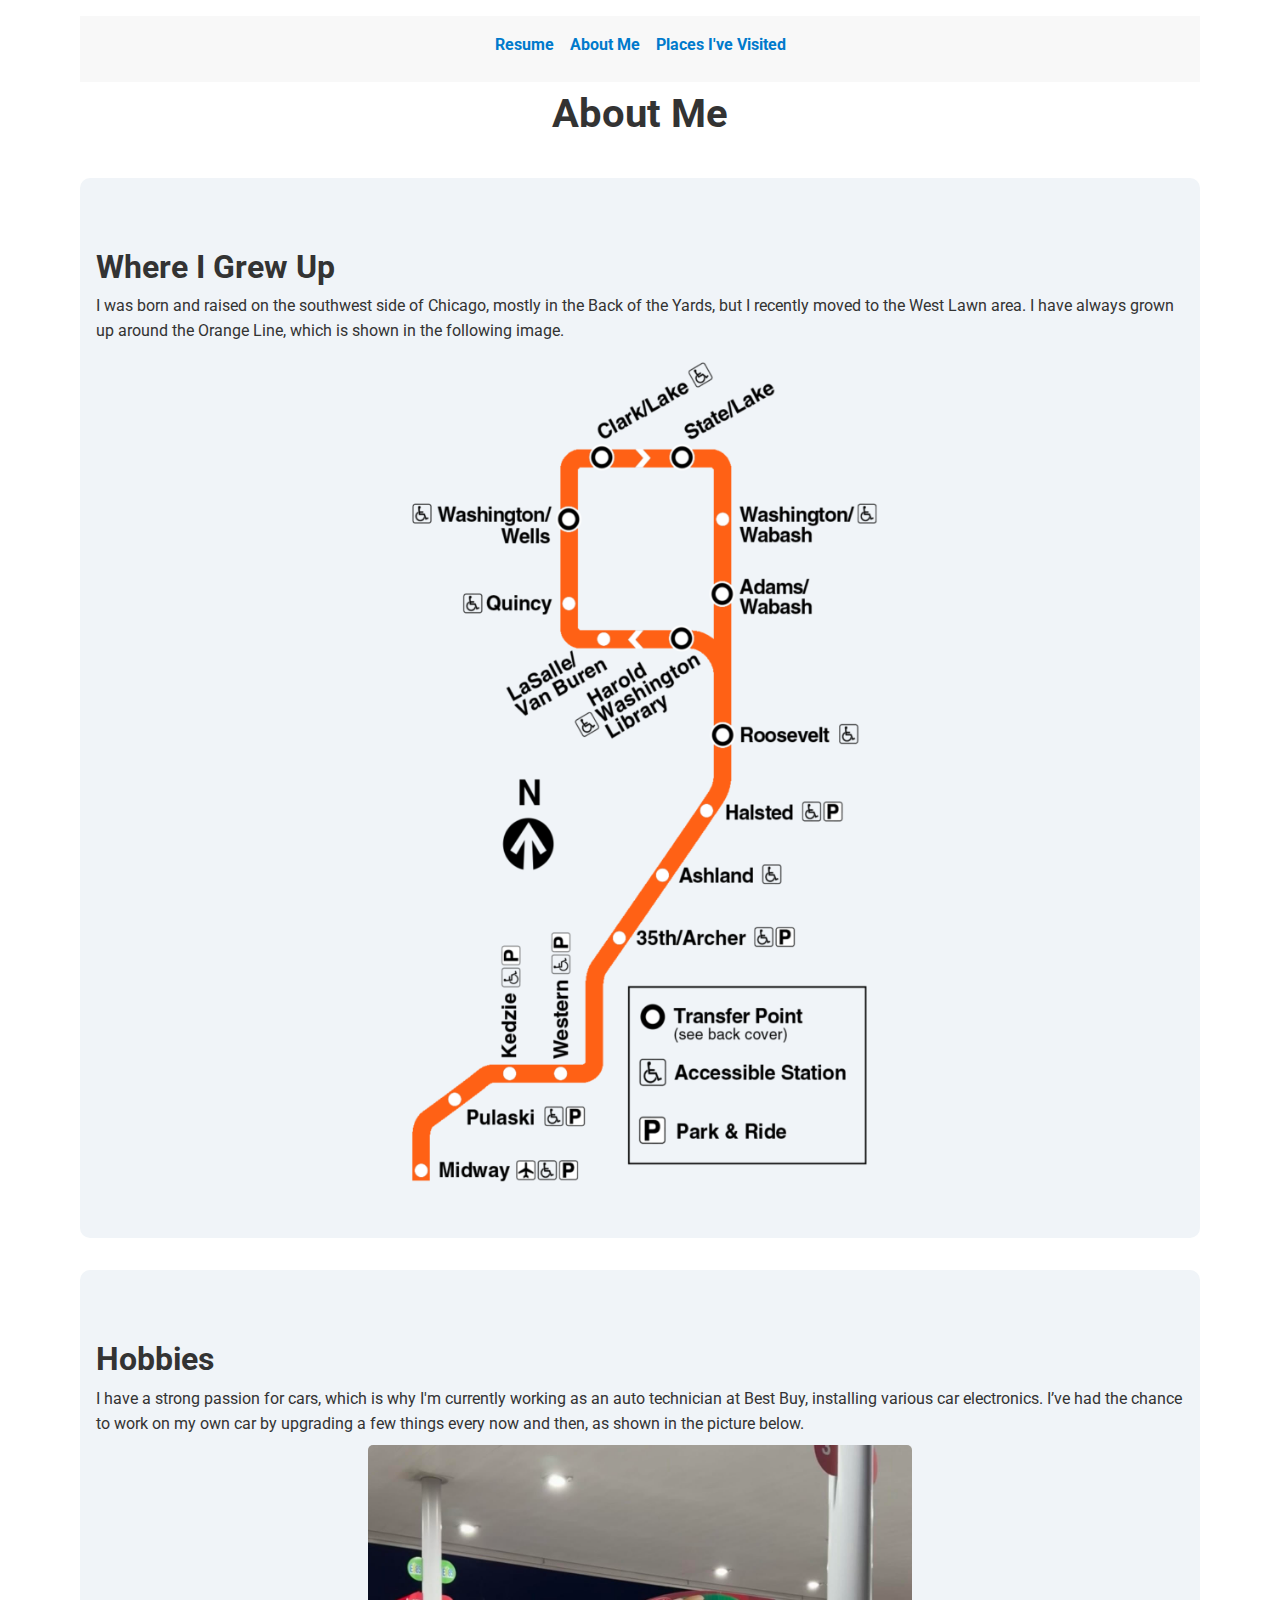
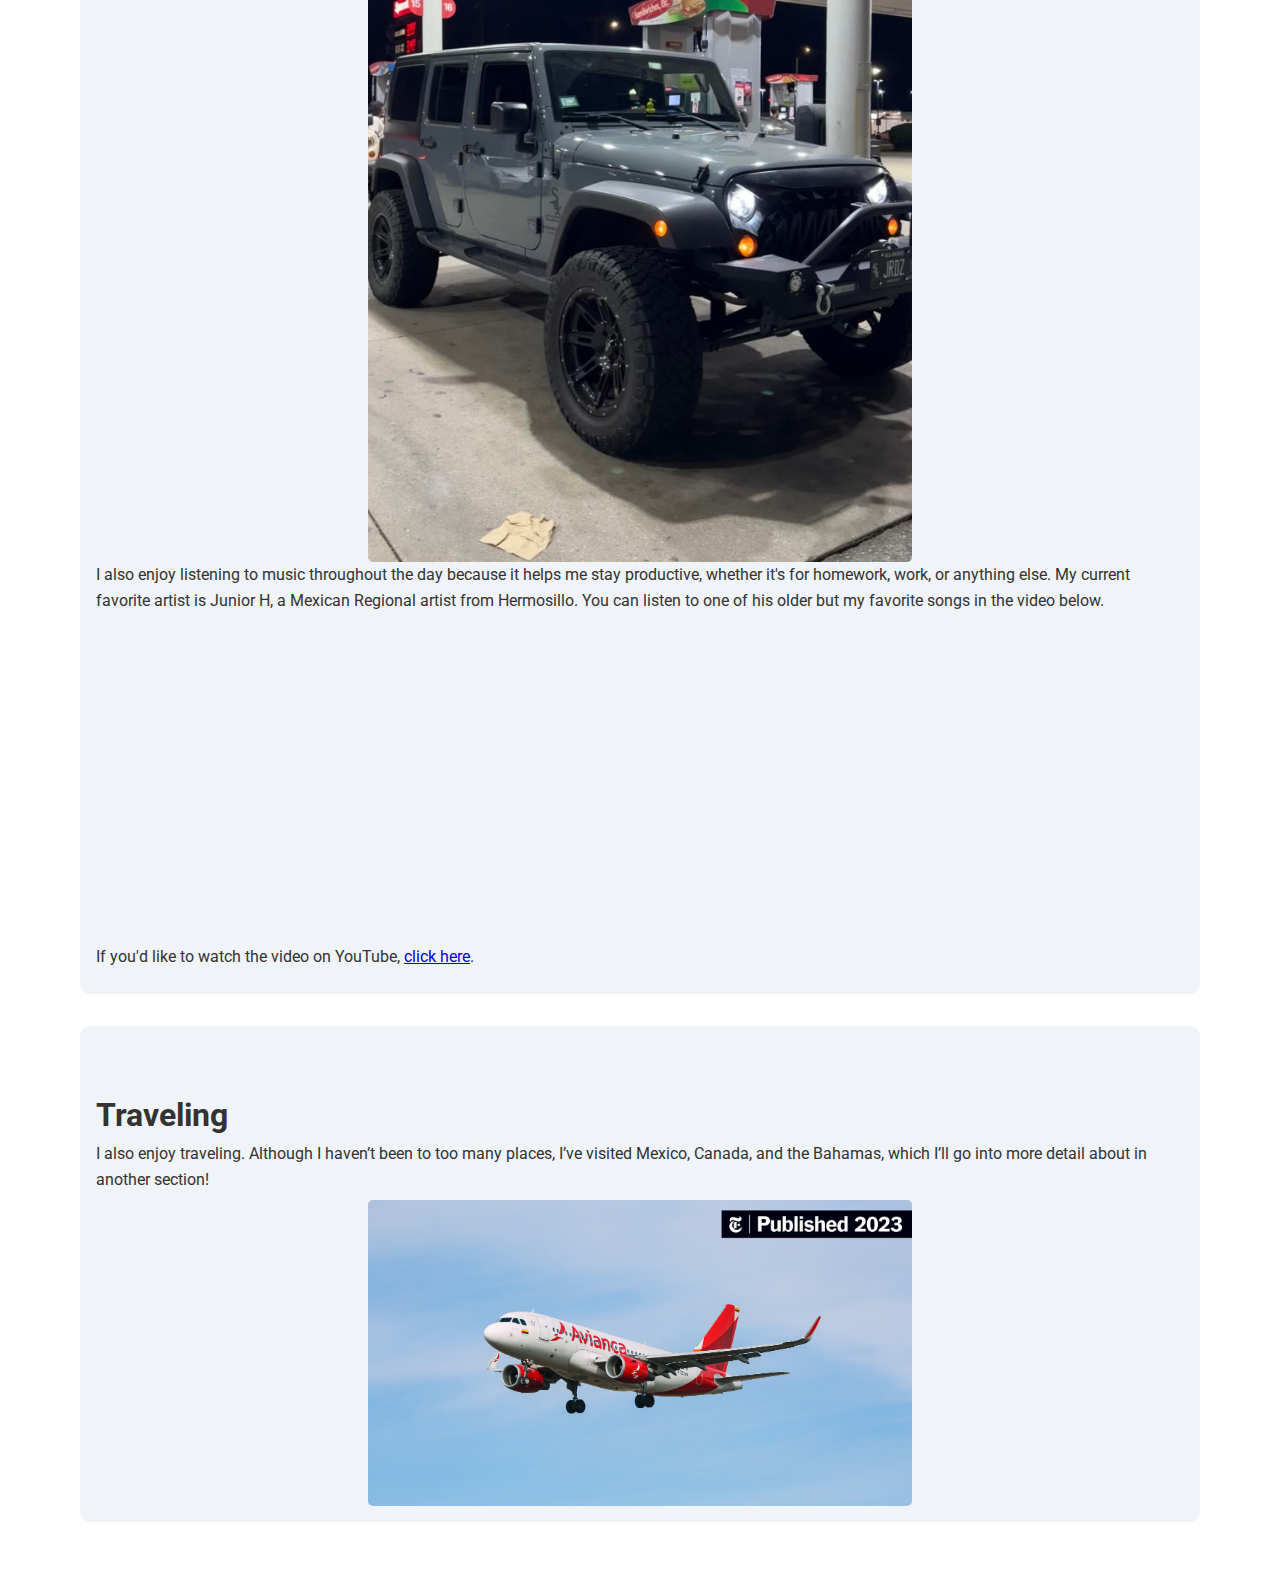
==== commit 809e19b1: "fixed" ====
--- a/aboutMe.html
+++ b/aboutMe.html
@@ -6,6 +6,12 @@
   <title>About Me</title>
   <link rel="stylesheet" href="css/reset.css">
   <link rel="stylesheet" href="css/style.css">
+  <style>
+    /* Inline CSS to remove iframe border */
+    iframe {
+      border: none; /* This replaces the obsolete frameborder attribute */
+    }
+  </style>
 </head>
 <body id="aboutMe">
 
@@ -20,24 +26,23 @@
   <section>
     <h2>Where I Grew Up</h2>
     <p>I was born and raised on the southwest side of Chicago, mostly in the Back of the Yards, but I recently moved to the West Lawn area. I have always grown up around the Orange Line, which is shown in the following image.</p>
-    <img src="media/OrangeLine.png" alt="A train on the Chicago Orange Line" />
+    <img src="media/OrangeLine.png" alt="A train on the Chicago Orange Line">
   </section>
 
   <section>
       <h2>Hobbies</h2>
       <p>I have a strong passion for cars, which is why I'm currently working as an auto technician at Best Buy, installing various car electronics. I’ve had the chance to work on my own car by upgrading a few things every now and then, as shown in the picture below.</p>
-      <img src="media/jeep.jpg" alt="My Jeep with upgrades"/>
+      <img src="media/jeep.jpg" alt="My Jeep with upgrades">
       <p>I also enjoy listening to music throughout the day because it helps me stay productive, whether it's for homework, work, or anything else. My current favorite artist is Junior H, a Mexican Regional artist from Hermosillo. You can listen to one of his older but my favorite songs in the video below.</p>
       <iframe width="560" height="315" src="https://www.youtube.com/embed/8xi_BO1T_Fc" 
-              title="YouTube video player" frameborder="0" allowfullscreen></iframe>
+              title="YouTube video player" allowfullscreen></iframe>
       <p>If you'd like to watch the video on YouTube, <a href="https://www.youtube.com/watch?v=8xi_BO1T_Fc" target="_blank">click here</a>.</p>
   </section>
 
-  
   <section>
     <h2>Traveling</h2>
     <p>I also enjoy traveling. Although I haven’t been to too many places, I’ve visited Mexico, Canada, and the Bahamas, which I’ll go into more detail about in another section!</p>
-    <img src="media/plane.jpg" alt="A plane I took for traveling" />
+    <img src="media/plane.jpg" alt="A plane I took for traveling">
   </section>
 
 </body>
--- a/css/style.css
+++ b/css/style.css
@@ -5,6 +5,13 @@
   line-height: 1.6;
   color: #333;
   padding: 1rem;
+}
+
+img {
+    max-width: 50%;
+    height: auto;
+    margin: 0 auto;
+    display: block;
 }
 
 h1 {
@@ -23,6 +30,10 @@
   gap: 1em;
   padding: 1em;
   background-color: #f8f8f8;
+}
+
+iframe {
+  border: none;
 }
 
 ul.nav li a {
